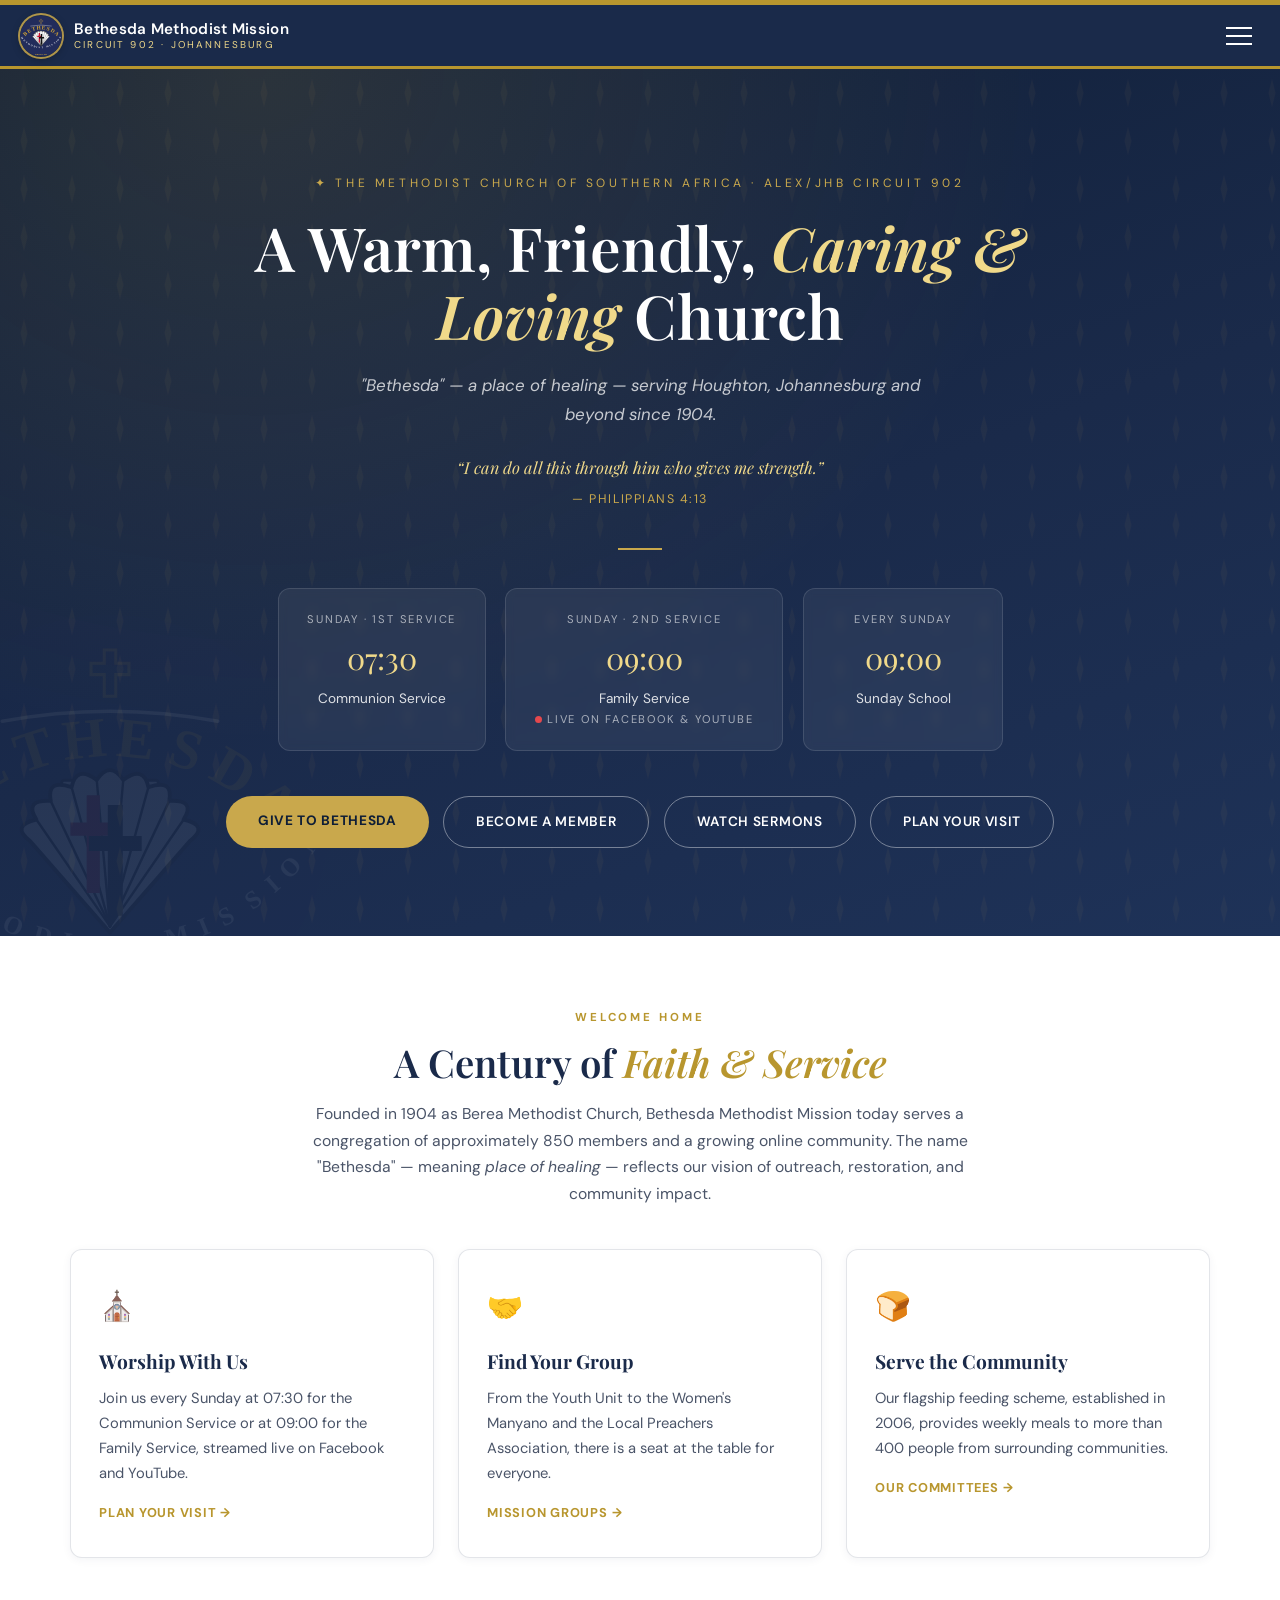
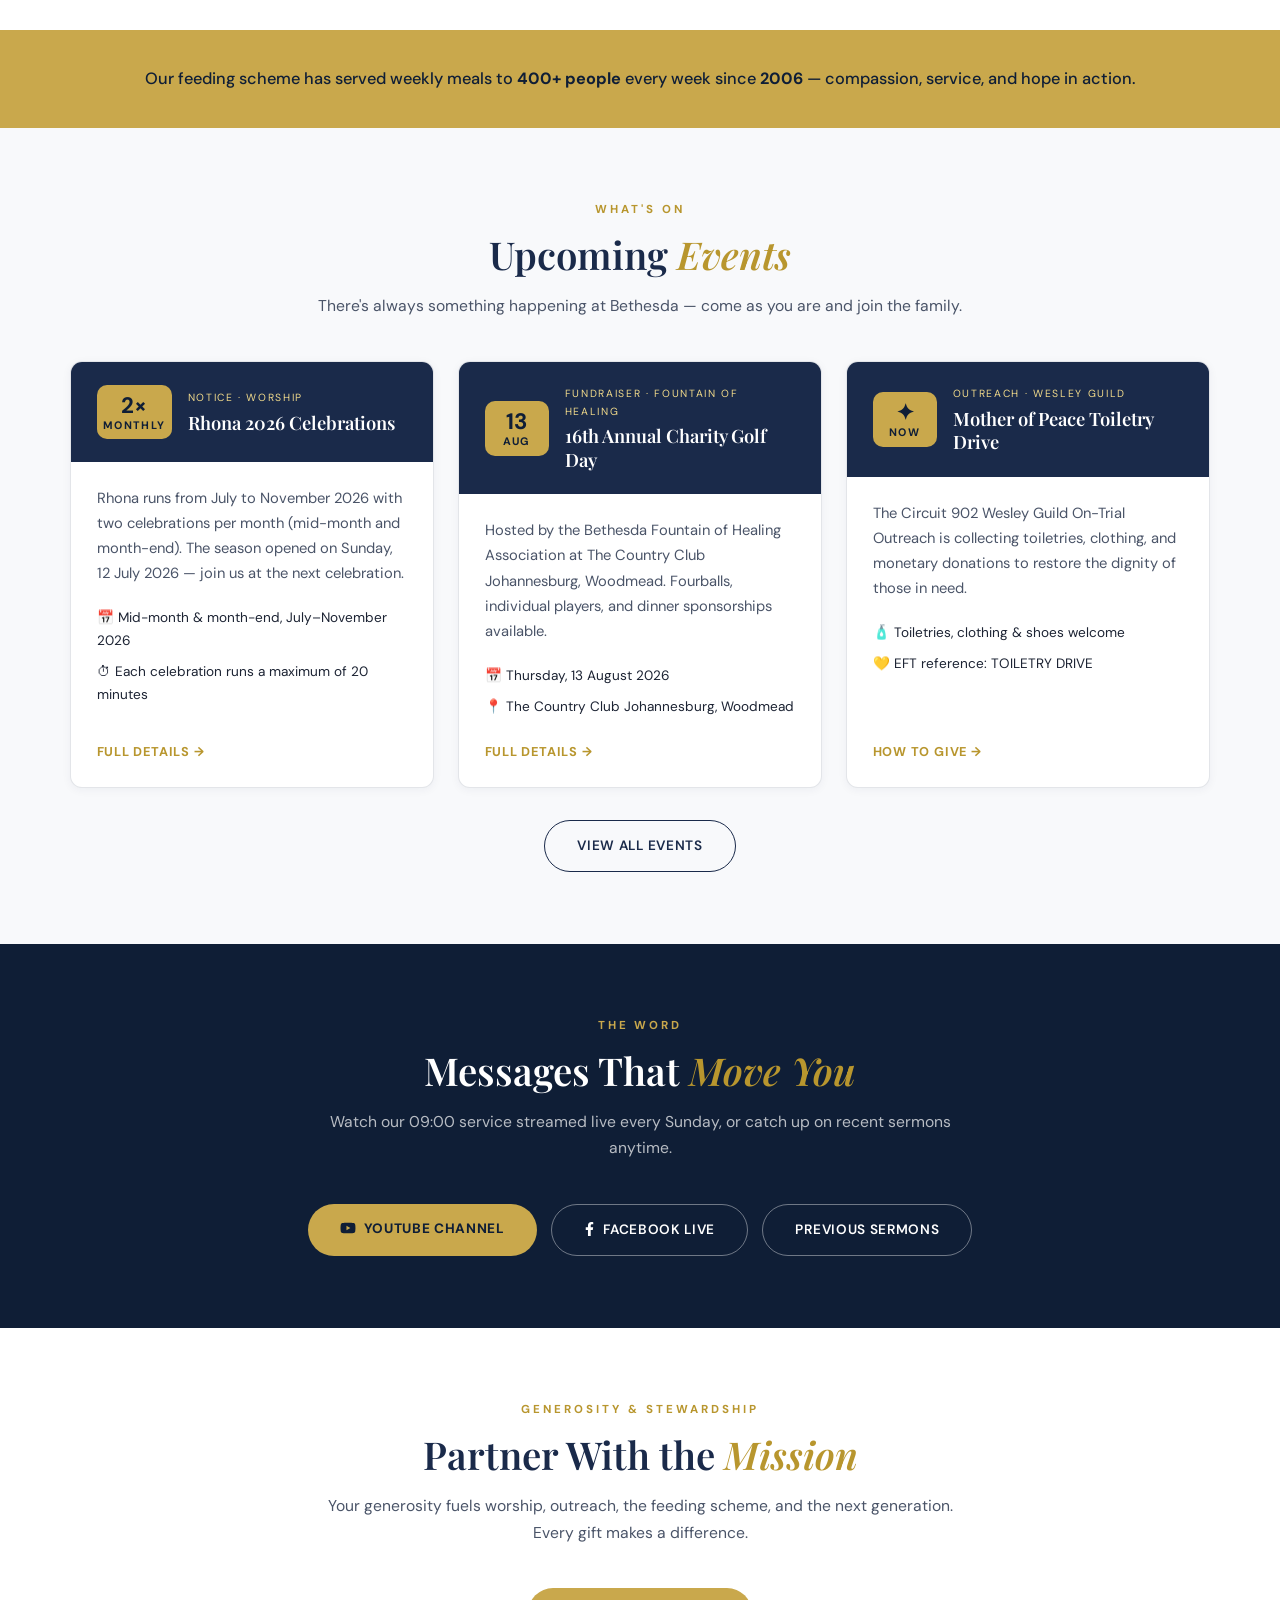
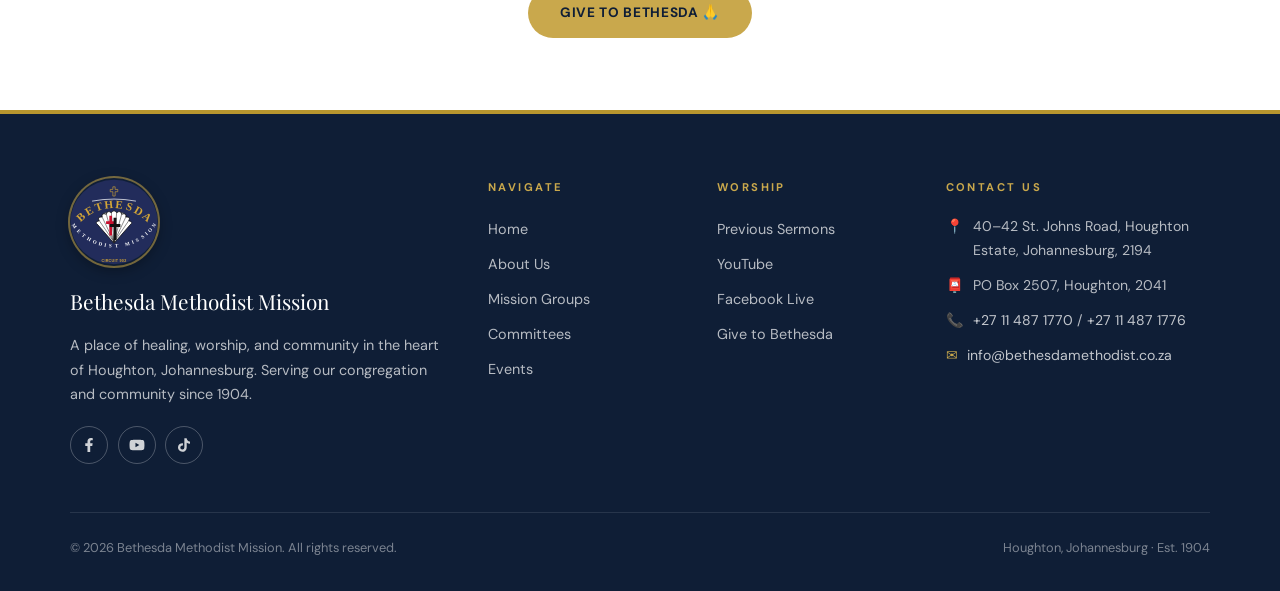
==== index.html @ 2f5afa31 "Add Cloudflare Web Analytics" ====
<!DOCTYPE html>
<html lang="en">
<head>
<meta charset="UTF-8"/>
<meta name="viewport" content="width=device-width, initial-scale=1.0"/>
<title>Bethesda Methodist Mission — A Warm, Friendly, Caring &amp; Loving Church</title>
<link rel="preconnect" href="https://fonts.googleapis.com"/>
<link rel="preconnect" href="https://fonts.gstatic.com" crossorigin/>
<link href="https://fonts.googleapis.com/css2?family=Playfair+Display:ital,wght@0,400;0,600;0,700;1,400;1,600&family=DM+Sans:wght@300;400;500;600;700&display=swap" rel="stylesheet"/>
<meta name="description" content="Bethesda Methodist Mission, Houghton Johannesburg - a warm, friendly, caring and loving church since 1904. Sunday services 07:30 and 09:00, live on Facebook and YouTube."/>
<meta name="theme-color" content="#1A2A4A"/>
<meta name="referrer" content="strict-origin-when-cross-origin"/>
<link rel="icon" type="image/svg+xml" href="favicon.svg"/>
<link rel="apple-touch-icon" href="apple-touch-icon.png"/>
<meta property="og:site_name" content="Bethesda Methodist Mission"/>
<meta property="og:type" content="website"/>
<meta property="og:title" content="Bethesda Methodist Mission — A Warm, Friendly, Caring &amp; Loving Church"/>
<meta property="og:description" content="Bethesda Methodist Mission, Houghton Johannesburg - a warm, friendly, caring and loving church since 1904. Sunday services 07:30 and 09:00, live on Facebook and YouTube."/>
<meta property="og:image" content="https://bethesdamethodistmission.co.za/og-image.png"/>
<meta property="og:image:width" content="1200"/>
<meta property="og:image:height" content="630"/>
<meta name="twitter:card" content="summary_large_image"/>
<link rel="canonical" href="https://bethesdamethodistmission.co.za/"/>
<meta property="og:url" content="https://bethesdamethodistmission.co.za/"/>
<link rel="stylesheet" href="styles.css"/>
<link rel="manifest" href="manifest.webmanifest"/>
<script type="application/ld+json">
{
  "@context": "https://schema.org",
  "@type": "Church",
  "name": "Bethesda Methodist Mission",
  "alternateName": "Bethesda Methodist Mission — Alex/JHB Circuit 902",
  "url": "https://bethesdamethodistmission.co.za/",
  "logo": "https://bethesdamethodistmission.co.za/apple-touch-icon.png",
  "image": "https://bethesdamethodistmission.co.za/og-image.png",
  "description": "A warm, friendly, caring and loving church in Houghton, Johannesburg — a place of healing since 1904.",
  "foundingDate": "1904",
  "telephone": "+27114871770",
  "email": "info@bethesdamethodist.co.za",
  "address": {
    "@type": "PostalAddress",
    "streetAddress": "40–42 St. Johns Road, Houghton Estate",
    "addressLocality": "Johannesburg",
    "addressRegion": "Gauteng",
    "postalCode": "2194",
    "addressCountry": "ZA"
  },
  "sameAs": [
    "https://www.facebook.com/BethesdaMethodistMission",
    "https://www.youtube.com/@BethesdaMethodistMission902",
    "https://www.tiktok.com/@BethesdaMM"
  ],
  "openingHoursSpecification": [
    {"@type": "OpeningHoursSpecification", "dayOfWeek": "https://schema.org/Sunday", "opens": "07:30", "closes": "10:30"}
  ]
}
</script>
</head>
<body>
<a class="skip-link" href="#main">Skip to content</a>
<div class="top-bar"></div>
<nav>
  <a href="index.html" class="nav-logo">
    <img src="logo.svg" alt="Bethesda Methodist Mission crest" class="logo-mark" width="50" height="50"/>
    <div class="logo-text"><strong>Bethesda Methodist Mission</strong><span>Circuit 902 · Johannesburg</span></div>
  </a>
  <button class="nav-toggle" aria-label="Menu" aria-expanded="false">
    <span></span><span></span><span></span>
  </button>
  <ul class="nav-links" id="navLinks">
    <li class="active"><a href="index.html">Home</a></li>
    <li>
      <a href="about.html">About Us <span class="caret">▼</span></a>
      <ul class="dropdown">
        <li><a href="about.html#about">About Bethesda</a></li>
        <li><a href="about.html#ministers">Ministers</a></li>
        <li><a href="about.html#stewards">Stewards</a></li>
        <li><a href="about.html#cell-leaders">Cell Leaders</a></li>
      </ul>
    </li>
    <li>
      <a href="mission-groups.html">Mission Groups <span class="caret">▼</span></a>
      <ul class="dropdown">
        <li><a href="mission-groups.html#youth-unit">Youth Unit</a></li>
        <li><a href="mission-groups.html#young-womens">Young Women's Manyano</a></li>
        <li><a href="mission-groups.html#womens-manyano">Women's Manyano</a></li>
        <li><a href="mission-groups.html#young-mens">Young Men's Guild</a></li>
        <li><a href="mission-groups.html#local-preachers">Local Preachers Association</a></li>
      </ul>
    </li>
    <li>
      <a href="committees.html">Committees <span class="caret">▼</span></a>
      <ul class="dropdown">
        <li><a href="committees.html#finance">Finance</a></li>
        <li><a href="committees.html#trust">Trust Properties</a></li>
        <li><a href="committees.html#fountain">Fountain of Healing</a></li>
        <li><a href="committees.html#comms">Communication &amp; Media</a></li>
        <li><a href="committees.html#education">Education &amp; Bursary</a></li>
        <li><a href="committees.html#entrepreneurship">Entrepreneurship</a></li>
        <li><a href="committees.html#monitoring">Monitoring &amp; Evaluation</a></li>
        <li><a href="committees.html#governance">Governance</a></li>
        <li><a href="committees.html#special">Special Projects</a></li>
      </ul>
    </li>
    <li><a href="sermons.html">Sermons</a></li>
    <li><a href="events.html">Events</a></li>
    <li><a href="contact.html">Contact</a></li>
    <li><a href="giving.html" class="nav-give">Give to Bethesda</a></li>
  </ul>
</nav>

<!-- HERO -->
<header class="hero" id="main">
  <div class="eyebrow">✦ The Methodist Church of Southern Africa · Alex/JHB Circuit 902</div>
  <h1>A Warm, Friendly, <em>Caring &amp; Loving</em> Church</h1>
  <p class="tagline">"Bethesda" — a place of healing — serving Houghton, Johannesburg and beyond since 1904.</p>
  <p class="daily-verse" id="dailyVerse" hidden></p>
  <div class="hero-divider"></div>
  <div class="hero-services">
    <div class="service-card">
      <div class="day">Sunday · 1st Service</div>
      <div class="time">07:30</div>
      <div class="label">Communion Service</div>
    </div>
    <div class="service-card">
      <div class="day">Sunday · 2nd Service</div>
      <div class="time">09:00</div>
      <div class="label">Family Service</div>
      <div class="day"><span class="live-dot"></span>Live on Facebook &amp; YouTube</div>
    </div>
    <div class="service-card">
      <div class="day">Every Sunday</div>
      <div class="time">09:00</div>
      <div class="label">Sunday School</div>
    </div>
  </div>
  <div class="hero-ctas">
    <a href="giving.html" class="btn-primary">Give to Bethesda</a>
    <a href="about.html" class="btn-outline">Become a Member</a>
    <a href="sermons.html" class="btn-outline">Watch Sermons</a>
    <a href="contact.html" class="btn-outline">Plan Your Visit</a>
  </div>
  <div id="countdownWrap" style="margin-top:2.8rem;">
    <div class="countdown-label">Next Big Event &middot; 16th Annual Charity Golf Day &middot; 13 August 2026</div>
    <div class="countdown" id="countdown" data-date="2026-08-13T07:00:00+02:00">
      <div class="cd-box"><span class="cd-num" id="cdD">--</span><span class="cd-lbl">Days</span></div>
      <div class="cd-box"><span class="cd-num" id="cdH">--</span><span class="cd-lbl">Hours</span></div>
      <div class="cd-box"><span class="cd-num" id="cdM">--</span><span class="cd-lbl">Minutes</span></div>
      <div class="cd-box"><span class="cd-num" id="cdS">--</span><span class="cd-lbl">Seconds</span></div>
    </div>
  </div>
</header>

<!-- WELCOME -->
<section>
  <div class="section-inner">
    <div class="section-label">Welcome Home</div>
    <h2 class="section-title">A Century of <em>Faith &amp; Service</em></h2>
    <p class="section-sub">Founded in 1904 as Berea Methodist Church, Bethesda Methodist Mission today serves a congregation of approximately 850 members and a growing online community. The name "Bethesda" — meaning <em>place of healing</em> — reflects our vision of outreach, restoration, and community impact.</p>
    <div class="card-grid">
      <div class="card">
        <div class="card-icon">⛪</div>
        <h3>Worship With Us</h3>
        <p>Join us every Sunday at 07:30 for the Communion Service or at 09:00 for the Family Service, streamed live on Facebook and YouTube.</p>
        <a href="contact.html" class="card-link">Plan your visit →</a>
      </div>
      <div class="card">
        <div class="card-icon">🤝</div>
        <h3>Find Your Group</h3>
        <p>From the Youth Unit to the Women's Manyano and the Local Preachers Association, there is a seat at the table for everyone.</p>
        <a href="mission-groups.html" class="card-link">Mission groups →</a>
      </div>
      <div class="card">
        <div class="card-icon">🍞</div>
        <h3>Serve the Community</h3>
        <p>Our flagship feeding scheme, established in 2006, provides weekly meals to more than 400 people from surrounding communities.</p>
        <a href="committees.html" class="card-link">Our committees →</a>
      </div>
    </div>
  </div>
</section>

<!-- FEEDING BANNER -->
<div class="banner-strip">
  Our feeding scheme has served weekly meals to <strong>400+ people</strong> every week since <strong>2006</strong> — compassion, service, and hope in action.
</div>

<!-- UPCOMING EVENTS -->
<section class="alt-bg" id="events">
  <div class="section-inner">
    <div class="section-label">What's On</div>
    <h2 class="section-title">Upcoming <em>Events</em></h2>
    <p class="section-sub">There's always something happening at Bethesda — come as you are and join the family.</p>
    <div class="card-grid">
      <div class="event-card">
        <div class="event-head">
          <div class="event-date"><span class="d">2×</span><span class="m">Monthly</span></div>
          <div>
            <span class="event-tag">Notice · Worship</span>
            <h3>Rhona 2026 Celebrations</h3>
          </div>
        </div>
        <div class="event-body">
          <p>Rhona runs from July to November 2026 with two celebrations per month (mid-month and month-end). The season opened on Sunday, 12 July 2026 — join us at the next celebration.</p>
          <ul class="event-meta">
            <li>📅 Mid-month &amp; month-end, July–November 2026</li>
            <li>⏱ Each celebration runs a maximum of 20 minutes</li>
          </ul>
          <a href="events.html#rhona" class="card-link">Full details →</a>
        </div>
      </div>
      <div class="event-card">
        <div class="event-head">
          <div class="event-date"><span class="d">13</span><span class="m">Aug</span></div>
          <div>
            <span class="event-tag">Fundraiser · Fountain of Healing</span>
            <h3>16th Annual Charity Golf Day</h3>
          </div>
        </div>
        <div class="event-body">
          <p>Hosted by the Bethesda Fountain of Healing Association at The Country Club Johannesburg, Woodmead. Fourballs, individual players, and dinner sponsorships available.</p>
          <ul class="event-meta">
            <li>📅 Thursday, 13 August 2026</li>
            <li>📍 The Country Club Johannesburg, Woodmead</li>
          </ul>
          <a href="events.html#golf-day" class="card-link">Full details →</a>
        </div>
      </div>
      <div class="event-card">
        <div class="event-head">
          <div class="event-date"><span class="d">✦</span><span class="m">Now</span></div>
          <div>
            <span class="event-tag">Outreach · Wesley Guild</span>
            <h3>Mother of Peace Toiletry Drive</h3>
          </div>
        </div>
        <div class="event-body">
          <p>The Circuit 902 Wesley Guild On-Trial Outreach is collecting toiletries, clothing, and monetary donations to restore the dignity of those in need.</p>
          <ul class="event-meta">
            <li>🧴 Toiletries, clothing &amp; shoes welcome</li>
            <li>💛 EFT reference: TOILETRY DRIVE</li>
          </ul>
          <a href="giving.html#mother-of-peace" class="card-link">How to give →</a>
        </div>
      </div>
    </div>
    <p class="center mt-2"><a href="events.html" class="btn-outline on-white">View All Events</a></p>
  </div>
</section>

<!-- SERMONS -->
<section class="dark-section">
  <div class="section-inner">
    <div class="section-label">The Word</div>
    <h2 class="section-title">Messages That <em>Move You</em></h2>
    <p class="section-sub">Watch our 09:00 service streamed live every Sunday, or catch up on recent sermons anytime.</p>
    <div class="hero-ctas">
      <a href="https://www.youtube.com/@BethesdaMethodistMission902" target="_blank" rel="noopener" class="btn-primary"><svg width="16" height="14" viewBox="0 0 576 512" fill="currentColor" aria-hidden="true" style="vertical-align:-2px;margin-right:8px"><path d="M549.655 124.083c-6.281-23.65-24.787-42.276-48.284-48.597C458.781 64 288 64 288 64S117.22 64 74.629 75.486c-23.497 6.322-42.003 24.947-48.284 48.597-11.412 42.867-11.412 132.305-11.412 132.305s0 89.438 11.412 132.305c6.281 23.65 24.787 41.5 48.284 47.821C117.22 448 288 448 288 448s170.78 0 213.371-11.486c23.497-6.321 42.003-24.171 48.284-47.821 11.412-42.867 11.412-132.305 11.412-132.305s0-89.438-11.412-132.305zm-317.51 213.508V175.185l142.739 81.205-142.739 81.201z"/></svg>YouTube Channel</a>
      <a href="https://www.facebook.com/BethesdaMethodistMission" target="_blank" rel="noopener" class="btn-outline"><svg width="11" height="14" viewBox="0 0 320 512" fill="currentColor" aria-hidden="true" style="vertical-align:-2px;margin-right:8px"><path d="M279.14 288l14.22-92.66h-88.91v-60.13c0-25.35 12.42-50.06 52.24-50.06h40.42V6.26S260.43 0 225.36 0c-73.22 0-121.08 44.38-121.08 124.72v70.62H22.89V288h81.39v224h100.17V288z"/></svg>Facebook Live</a>
      <a href="sermons.html" class="btn-outline">Previous Sermons</a>
    </div>
  </div>
</section>

<!-- GIVING CTA -->
<section>
  <div class="section-inner center">
    <div class="section-label">Generosity &amp; Stewardship</div>
    <h2 class="section-title">Partner With the <em>Mission</em></h2>
    <p class="section-sub">Your generosity fuels worship, outreach, the feeding scheme, and the next generation. Every gift makes a difference.</p>
    <a href="giving.html" class="btn-primary">Give to Bethesda 🙏</a>
  </div>
</section>

<!-- FOOTER -->
<footer>
  <div class="footer-inner">
    <div class="footer-grid">
      <div class="footer-brand">
        <img src="logo.svg" alt="" class="footer-badge" width="88" height="88" loading="lazy"/>
        <div class="logo">Bethesda Methodist Mission</div>
        <p>A place of healing, worship, and community in the heart of Houghton, Johannesburg. Serving our congregation and community since 1904.</p>
        <div class="social-links">
          <a class="social-link" href="https://www.facebook.com/BethesdaMethodistMission" target="_blank" rel="noopener" aria-label="Facebook"><svg width="10" height="14" viewBox="0 0 320 512" fill="currentColor" aria-hidden="true" style="vertical-align:-2px;"><path d="M279.14 288l14.22-92.66h-88.91v-60.13c0-25.35 12.42-50.06 52.24-50.06h40.42V6.26S260.43 0 225.36 0c-73.22 0-121.08 44.38-121.08 124.72v70.62H22.89V288h81.39v224h100.17V288z"/></svg></a>
          <a class="social-link" href="https://www.youtube.com/@BethesdaMethodistMission902" target="_blank" rel="noopener" aria-label="YouTube"><svg width="16" height="14" viewBox="0 0 576 512" fill="currentColor" aria-hidden="true" style="vertical-align:-2px;"><path d="M549.655 124.083c-6.281-23.65-24.787-42.276-48.284-48.597C458.781 64 288 64 288 64S117.22 64 74.629 75.486c-23.497 6.322-42.003 24.947-48.284 48.597-11.412 42.867-11.412 132.305-11.412 132.305s0 89.438 11.412 132.305c6.281 23.65 24.787 41.5 48.284 47.821C117.22 448 288 448 288 448s170.78 0 213.371-11.486c23.497-6.321 42.003-24.171 48.284-47.821 11.412-42.867 11.412-132.305 11.412-132.305s0-89.438-11.412-132.305zm-317.51 213.508V175.185l142.739 81.205-142.739 81.201z"/></svg></a>
          <a class="social-link" href="https://www.tiktok.com/@BethesdaMM" target="_blank" rel="noopener" aria-label="TikTok"><svg width="12" height="14" viewBox="0 0 448 512" fill="currentColor" aria-hidden="true" style="vertical-align:-2px;"><path d="M448,209.91a210.06,210.06,0,0,1-122.77-39.25V349.38A162.55,162.55,0,1,1,185,188.31V278.2a74.62,74.62,0,1,0,52.23,71.18V0l88,0a121.18,121.18,0,0,0,1.86,22.17h0A122.18,122.18,0,0,0,381,102.39a121.43,121.43,0,0,0,67,20.14Z"/></svg></a>
        </div>
      </div>
      <div>
        <div class="footer-heading">Navigate</div>
        <ul class="footer-links">
          <li><a href="index.html">Home</a></li>
          <li><a href="about.html">About Us</a></li>
          <li><a href="mission-groups.html">Mission Groups</a></li>
          <li><a href="committees.html">Committees</a></li>
          <li><a href="events.html">Events</a></li>
        </ul>
      </div>
      <div>
        <div class="footer-heading">Worship</div>
        <ul class="footer-links">
          <li><a href="sermons.html">Previous Sermons</a></li>
          <li><a href="https://www.youtube.com/@BethesdaMethodistMission902" target="_blank" rel="noopener">YouTube</a></li>
          <li><a href="https://www.facebook.com/BethesdaMethodistMission" target="_blank" rel="noopener">Facebook Live</a></li>
          <li><a href="giving.html">Give to Bethesda</a></li>
        </ul>
      </div>
      <div>
        <div class="footer-heading">Contact Us</div>
        <div class="contact-line"><span class="ic">📍</span><span>40–42 St. Johns Road, Houghton Estate, Johannesburg, 2194</span></div>
        <div class="contact-line"><span class="ic">📮</span><span>PO Box 2507, Houghton, 2041</span></div>
        <div class="contact-line"><span class="ic">📞</span><span><a href="tel:+27114871770">+27 11 487 1770</a> / <a href="tel:+27114871776">+27 11 487 1776</a></span></div>
        <div class="contact-line"><span class="ic">✉</span><a href="mailto:info@bethesdamethodist.co.za">info@bethesdamethodist.co.za</a></div>
      </div>
    </div>
    <div class="footer-bottom">
      <span>© 2026 Bethesda Methodist Mission. All rights reserved.</span>
      <span>Houghton, Johannesburg · Est. 1904</span>
    </div>
  </div>
</footer>

<script src="site.js"></script>
<!-- Cloudflare Web Analytics --><script defer src='https://static.cloudflareinsights.com/beacon.min.js' data-cf-beacon='{"token": "8029442303c64bcea2c4ebf923667d4f"}'></script><!-- End Cloudflare Web Analytics -->
</body>
</html>
---- styles.css ----
/* ============================================================
   Bethesda Methodist Mission — Shared Stylesheet
   Navigation colours taken from bethesda_methodist_mission.html
   ============================================================ */
*,*::before,*::after{box-sizing:border-box;margin:0;padding:0;}
:root{
  --navy:#1A2A4A;
  --navy-dark:#0F1E36;
  --navy-mid:#1E3258;
  --gold:#C9A84C;
  --gold-light:#F0D98A;
  --gold-bar:#B8962E;
  --gold-pale:#FBF5E4;
  --white:#FFFFFF;
  --off-white:#F8F9FB;
  --text-dark:#1C2333;
  --text-mid:#4A5468;
  --text-light:#8A93A6;
  --border:rgba(26,42,74,0.12);
  --ff-display:'Playfair Display',Georgia,serif;
  --ff-body:'DM Sans',sans-serif;
}
html{scroll-behavior:smooth;}
body{font-family:var(--ff-body);color:var(--text-dark);background:var(--white);font-size:16px;line-height:1.7;}
img{max-width:100%;display:block;}
a{color:var(--navy);}

/* ===== GOLD TOP BAR ===== */
.top-bar{background:var(--gold-bar);height:5px;width:100%;}

/* ===== NAV ===== */
nav{
  position:sticky;top:0;z-index:200;
  background:var(--navy);
  display:flex;align-items:center;justify-content:space-between;
  padding:0 2.5rem;height:72px;
  border-bottom:3px solid var(--gold-bar);
}
.nav-logo{display:flex;align-items:center;gap:12px;text-decoration:none;}
.nav-logo .logo-mark{
  width:50px;height:50px;border-radius:50%;display:block;flex-shrink:0;
  box-shadow:0 0 0 2px rgba(201,168,76,0.85),0 2px 8px rgba(0,0,0,0.3);
  transition:transform 0.25s;
}
.nav-logo:hover .logo-mark{transform:scale(1.06);}
.nav-logo .logo-text{line-height:1.2;}
.nav-logo .logo-text strong{display:block;color:var(--white);font-size:0.95rem;font-weight:600;letter-spacing:0.02em;}
.nav-logo .logo-text span{display:block;color:var(--gold-light);font-size:0.62rem;letter-spacing:0.22em;text-transform:uppercase;}

.nav-links{display:flex;align-items:center;gap:0;list-style:none;height:100%;}
.nav-links>li{position:relative;height:100%;display:flex;align-items:center;}
.nav-links>li>a{
  display:flex;align-items:center;gap:4px;
  padding:0 1rem;height:100%;
  font-size:0.8rem;font-weight:600;letter-spacing:0.03em;text-transform:uppercase;
  color:rgba(255,255,255,0.85);text-decoration:none;
  border-bottom:3px solid transparent;
  transition:color 0.2s,border-color 0.2s;white-space:nowrap;
}
.nav-links>li>a:hover,.nav-links>li.active>a{color:var(--gold-light);border-bottom-color:var(--gold);}
.nav-links>li>a .caret{font-size:0.6rem;opacity:0.7;margin-left:2px;transition:transform 0.2s;}
.nav-links>li:hover>a .caret{transform:rotate(180deg);}

/* DROPDOWN */
.dropdown{
  position:absolute;top:100%;left:0;
  background:var(--navy-dark);
  border-top:3px solid var(--gold);
  border-radius:0 0 8px 8px;min-width:240px;
  opacity:0;visibility:hidden;transform:translateY(-6px);
  transition:opacity 0.2s,transform 0.2s,visibility 0.2s;
  z-index:300;box-shadow:0 8px 24px rgba(0,0,0,0.35);
  list-style:none;
}
.nav-links>li:hover .dropdown,.nav-links>li:focus-within .dropdown{opacity:1;visibility:visible;transform:translateY(0);}
.dropdown li{list-style:none;}
.dropdown li a{
  display:block;padding:10px 18px;
  font-size:0.8rem;font-weight:500;letter-spacing:0.02em;text-transform:uppercase;
  color:rgba(255,255,255,0.75);text-decoration:none;
  border-left:3px solid transparent;
  transition:color 0.15s,background 0.15s,border-color 0.15s;
}
.dropdown li a:hover{color:var(--gold-light);background:rgba(255,255,255,0.05);border-left-color:var(--gold);}
.dropdown li+li{border-top:1px solid rgba(255,255,255,0.06);}

/* NAV GIVE BTN */
.nav-give{
  background:var(--gold);color:var(--navy-dark) !important;
  padding:9px 22px !important;border-radius:50px;
  height:auto !important;border-bottom:none !important;
  font-weight:700 !important;margin-left:0.75rem;
  transition:background 0.2s,transform 0.2s !important;
}
.nav-give:hover{background:var(--gold-light);transform:translateY(-1px);}

/* MOBILE NAV */
.nav-toggle{display:none;background:none;border:none;cursor:pointer;padding:8px;}
.nav-toggle span{display:block;width:26px;height:2px;background:var(--white);margin:6px 0;transition:0.3s;}
@media(max-width:1280px){
  nav{padding:0 1.25rem;flex-wrap:wrap;height:auto;min-height:64px;}
  .nav-logo{padding:8px 0;}
  .nav-logo .logo-mark{width:42px;height:42px;}
  .nav-toggle{display:block;}
  .nav-links{
    display:none;flex-direction:column;align-items:stretch;width:100%;
    height:auto;padding-bottom:1rem;
  }
  .nav-links.open{display:flex;}
  .nav-links>li{height:auto;flex-direction:column;align-items:stretch;}
  .nav-links>li>a{padding:12px 0.5rem;height:auto;border-bottom:1px solid rgba(255,255,255,0.08);}
  .dropdown{position:static;opacity:1;visibility:visible;transform:none;box-shadow:none;border-radius:0;min-width:0;display:none;}
  .nav-links>li.open .dropdown{display:block;}
  .nav-links>li.open>a .caret{transform:rotate(180deg);}
  .nav-give{display:inline-block;text-align:center;margin:0.75rem 0 0;}
}

/* ===== PAGE HERO (inner pages) ===== */
.page-hero{
  background:linear-gradient(135deg,var(--navy-dark) 0%,var(--navy) 60%,var(--navy-mid) 100%);
  color:var(--white);text-align:center;
  padding:5rem 1.5rem 4.5rem;position:relative;overflow:hidden;
}
.page-hero::after{
  content:"";position:absolute;width:340px;height:340px;
  right:-70px;top:-50px;pointer-events:none;z-index:0;
  background:url("logo.svg") no-repeat center/contain;opacity:0.07;
}
.page-hero>*{position:relative;z-index:1;}
.page-hero .eyebrow{font-size:0.72rem;letter-spacing:0.28em;text-transform:uppercase;color:var(--gold);margin-bottom:0.9rem;}
.page-hero h1{font-family:var(--ff-display);font-size:clamp(2.1rem,5vw,3.2rem);font-weight:600;line-height:1.15;}
.page-hero h1 em{font-style:italic;color:var(--gold-light);}
.page-hero p.sub{max-width:640px;margin:1.2rem auto 0;color:rgba(255,255,255,0.75);font-size:1rem;}
.page-hero .rule{width:48px;height:2px;background:var(--gold);margin:1.6rem auto 0;}

/* ===== SECTIONS ===== */
section{padding:4.5rem 1.5rem;}
.section-inner{max-width:1140px;margin:0 auto;}
.section-label{font-size:0.72rem;letter-spacing:0.26em;text-transform:uppercase;color:var(--gold-bar);font-weight:700;margin-bottom:0.7rem;text-align:center;}
.section-title{font-family:var(--ff-display);font-size:clamp(1.7rem,3.6vw,2.4rem);font-weight:600;color:var(--navy);text-align:center;line-height:1.2;}
.section-title em{font-style:italic;color:var(--gold-bar);}
.section-sub{max-width:660px;margin:1rem auto 2.6rem;color:var(--text-mid);text-align:center;font-size:0.98rem;}
.section-rule{width:44px;height:2px;background:var(--gold);margin:1.4rem auto 2.4rem;}
.alt-bg{background:var(--off-white);}
.dark-section{background:var(--navy-dark);color:var(--white);}
.dark-section .section-title{color:var(--white);}
.dark-section .section-sub{color:rgba(255,255,255,0.7);}
.dark-section .section-label{color:var(--gold);}

/* ===== BUTTONS ===== */
.btn-primary{
  display:inline-block;background:var(--gold);color:var(--navy-dark);
  padding:0.85rem 2rem;border-radius:50px;text-decoration:none;
  font-weight:700;font-size:0.85rem;letter-spacing:0.05em;text-transform:uppercase;
  transition:background 0.2s,transform 0.2s;
}
.btn-primary:hover{background:var(--gold-light);transform:translateY(-2px);}
.btn-outline{
  display:inline-block;border:1.5px solid rgba(255,255,255,0.4);color:var(--white);
  padding:0.85rem 2rem;border-radius:50px;text-decoration:none;
  font-weight:600;font-size:0.85rem;letter-spacing:0.05em;text-transform:uppercase;
  transition:border-color 0.2s,color 0.2s,transform 0.2s;
}
.btn-outline:hover{border-color:var(--gold);color:var(--gold-light);transform:translateY(-2px);}
.btn-outline.on-white{border-color:var(--navy);color:var(--navy);}
.btn-outline.on-white:hover{border-color:var(--gold-bar);color:var(--gold-bar);}

/* ===== CARD GRIDS ===== */
.card-grid{display:grid;grid-template-columns:repeat(auto-fit,minmax(280px,1fr));gap:1.5rem;}
.card{
  background:var(--white);border:1px solid var(--border);border-radius:12px;
  padding:2rem 1.75rem;box-shadow:0 2px 10px rgba(26,42,74,0.05);
  transition:transform 0.2s,box-shadow 0.2s,border-color 0.2s;
}
.card:hover{transform:translateY(-4px);box-shadow:0 10px 28px rgba(26,42,74,0.12);border-color:rgba(201,168,76,0.5);}
.card .card-icon{font-size:1.8rem;margin-bottom:0.9rem;}
.card h3{font-family:var(--ff-display);font-size:1.2rem;color:var(--navy);margin-bottom:0.5rem;}
.card p{font-size:0.92rem;color:var(--text-mid);}
.card .card-link{display:inline-block;margin-top:1rem;font-size:0.8rem;font-weight:700;letter-spacing:0.06em;text-transform:uppercase;color:var(--gold-bar);text-decoration:none;}
.card .card-link:hover{color:var(--navy);}

/* ===== EVENT CARDS ===== */
.event-card{
  background:var(--white);border:1px solid var(--border);border-radius:12px;overflow:hidden;
  box-shadow:0 2px 10px rgba(26,42,74,0.05);display:flex;flex-direction:column;
  transition:transform 0.2s,box-shadow 0.2s;
}
.event-card:hover{transform:translateY(-4px);box-shadow:0 10px 28px rgba(26,42,74,0.12);}
.event-card .event-head{background:var(--navy);color:var(--white);padding:1.4rem 1.6rem;display:flex;align-items:center;gap:1rem;}
.event-card .event-date{
  background:var(--gold);color:var(--navy-dark);border-radius:10px;
  min-width:64px;text-align:center;padding:0.5rem 0.4rem;line-height:1.15;flex-shrink:0;
}
.event-card .event-date .d{font-size:1.4rem;font-weight:700;display:block;}
.event-card .event-date .m{font-size:0.68rem;letter-spacing:0.12em;text-transform:uppercase;font-weight:700;display:block;}
.event-card .event-head h3{font-family:var(--ff-display);font-size:1.15rem;font-weight:600;line-height:1.3;}
.event-card .event-head .event-tag{font-size:0.65rem;letter-spacing:0.16em;text-transform:uppercase;color:var(--gold-light);display:block;margin-bottom:0.25rem;}
.event-card .event-body{padding:1.5rem 1.6rem;flex:1;display:flex;flex-direction:column;}
.event-card .event-body p{font-size:0.92rem;color:var(--text-mid);}
.event-card .event-meta{margin:1rem 0 0;font-size:0.85rem;color:var(--text-dark);list-style:none;}
.event-card .event-meta li{padding:0.25rem 0;}
.event-card .event-body .card-link{margin-top:auto;padding-top:1.2rem;display:inline-block;font-size:0.8rem;font-weight:700;letter-spacing:0.06em;text-transform:uppercase;color:var(--gold-bar);text-decoration:none;}
.event-card .event-body .card-link:hover{color:var(--navy);}

/* ===== GIVING / DETAIL CARDS ===== */
.detail-card{
  background:var(--white);border:1px solid var(--border);border-top:4px solid var(--gold);
  border-radius:12px;padding:2rem 1.75rem;box-shadow:0 2px 10px rgba(26,42,74,0.06);
}
.detail-card .label{font-size:0.7rem;letter-spacing:0.2em;text-transform:uppercase;color:var(--gold-bar);font-weight:700;margin-bottom:0.6rem;}
.detail-card h3{font-family:var(--ff-display);font-size:1.3rem;color:var(--navy);margin-bottom:1rem;}
.detail-row{display:flex;justify-content:space-between;gap:1rem;padding:0.55rem 0;border-bottom:1px dashed var(--border);font-size:0.92rem;}
.detail-row:last-child{border-bottom:none;}
.detail-row .k{color:var(--text-light);}
.detail-row .v{font-weight:600;color:var(--text-dark);text-align:right;}

/* ===== NOTICE LIST (flyer-style bullets) ===== */
.notice-list{list-style:none;max-width:760px;margin:0 auto;}
.notice-list li{
  padding:1.1rem 0 1.1rem 1.6rem;position:relative;
  border-bottom:2px solid var(--gold-bar);
  font-weight:600;color:var(--navy);font-size:1rem;line-height:1.55;
}
.notice-list li:last-child{border-bottom:none;}
.notice-list li::before{content:"•";color:var(--gold-bar);position:absolute;left:0;font-size:1.4rem;line-height:1.2;}

/* ===== TABLES ===== */
.table-wrap{overflow-x:auto;border:1px solid var(--border);border-radius:12px;}
table{width:100%;border-collapse:collapse;background:var(--white);}
thead tr{background:var(--navy);}
thead th{padding:0.9rem 1.4rem;text-align:left;font-size:0.72rem;letter-spacing:0.15em;text-transform:uppercase;color:var(--gold-light);font-weight:600;}
tbody td{padding:0.85rem 1.4rem;font-size:0.92rem;border-top:1px solid var(--border);}
tbody tr:hover{background:var(--gold-pale);}

/* ===== BANNER STRIP ===== */
.banner-strip{
  background:var(--gold);color:var(--navy-dark);text-align:center;
  padding:2.2rem 1.5rem;font-size:1.02rem;font-weight:500;
}
.banner-strip strong{font-weight:700;}

/* ===== FOOTER ===== */
footer{background:var(--navy-dark);color:rgba(255,255,255,0.7);padding:4rem 1.5rem 2rem;border-top:4px solid var(--gold-bar);}
.footer-inner{max-width:1140px;margin:0 auto;}
.footer-grid{display:grid;grid-template-columns:2fr 1fr 1fr 1.4fr;gap:2.5rem;margin-bottom:3rem;}
@media(max-width:900px){.footer-grid{grid-template-columns:1fr 1fr;}}
@media(max-width:560px){.footer-grid{grid-template-columns:1fr;}}
.footer-brand .footer-badge{
  width:88px;height:88px;border-radius:50%;margin-bottom:1.1rem;
  box-shadow:0 0 0 2px rgba(201,168,76,0.55),0 4px 14px rgba(0,0,0,0.35);
}
.footer-brand .logo{font-family:var(--ff-display);font-size:1.3rem;color:var(--white);margin-bottom:0.9rem;}
.footer-brand p{font-size:0.9rem;line-height:1.7;}
.footer-heading{font-size:0.7rem;letter-spacing:0.22em;text-transform:uppercase;color:var(--gold);margin-bottom:1.1rem;font-weight:700;}
.footer-links{list-style:none;}
.footer-links li{margin-bottom:0.5rem;}
.footer-links a{color:rgba(255,255,255,0.7);text-decoration:none;font-size:0.9rem;transition:color 0.15s;}
.footer-links a:hover{color:var(--gold-light);}
.contact-line{display:flex;gap:0.6rem;margin-bottom:0.7rem;font-size:0.88rem;}
.contact-line .ic{color:var(--gold);flex-shrink:0;}
.contact-line a{color:rgba(255,255,255,0.75);text-decoration:none;}
.contact-line a:hover{color:var(--gold-light);}
.social-links{display:flex;gap:0.6rem;margin-top:1.2rem;}
.social-link{
  width:38px;height:38px;border-radius:50%;border:1px solid rgba(255,255,255,0.25);
  display:flex;align-items:center;justify-content:center;color:rgba(255,255,255,0.8);
  text-decoration:none;font-size:0.9rem;transition:border-color 0.2s,color 0.2s;
}
.social-link:hover{border-color:var(--gold);color:var(--gold-light);}
.footer-bottom{
  border-top:1px solid rgba(255,255,255,0.1);padding-top:1.5rem;
  display:flex;justify-content:space-between;flex-wrap:wrap;gap:0.5rem;font-size:0.8rem;color:rgba(255,255,255,0.45);
}

/* ===== HOME HERO ===== */
.hero{
  background:
    radial-gradient(ellipse at 20% 0%,rgba(201,168,76,0.14),transparent 55%),
    linear-gradient(160deg,var(--navy-dark) 0%,var(--navy) 55%,var(--navy-mid) 100%);
  color:var(--white);text-align:center;
  padding:6.5rem 1.5rem 5.5rem;position:relative;overflow:hidden;
}
.hero::after{
  content:"";position:absolute;width:440px;height:440px;
  left:-110px;bottom:-110px;pointer-events:none;z-index:0;
  background:url("logo.svg") no-repeat center/contain;opacity:0.055;
}
.hero>*{position:relative;z-index:1;}
.hero .eyebrow{font-size:0.75rem;letter-spacing:0.3em;text-transform:uppercase;color:var(--gold);margin-bottom:1.2rem;}
.hero h1{font-family:var(--ff-display);font-size:clamp(2.3rem,6vw,3.8rem);font-weight:600;line-height:1.12;max-width:820px;margin:0 auto;}
.hero h1 em{font-style:italic;color:var(--gold-light);}
.hero .tagline{margin:1.4rem auto 0;max-width:560px;color:rgba(255,255,255,0.75);font-size:1.05rem;font-style:italic;}
.hero-divider{width:44px;height:2px;background:var(--gold);margin:2.4rem auto;}
.hero-services{display:flex;justify-content:center;gap:1.2rem;flex-wrap:wrap;margin-bottom:2.8rem;}
.service-card{
  background:rgba(255,255,255,0.06);border:1px solid rgba(255,255,255,0.12);
  border-radius:12px;padding:1.3rem 1.8rem;min-width:200px;backdrop-filter:blur(4px);
}
.service-card .day{font-size:0.7rem;letter-spacing:0.16em;text-transform:uppercase;color:rgba(255,255,255,0.6);}
.service-card .time{font-family:var(--ff-display);font-size:1.9rem;color:var(--gold-light);margin:0.2rem 0;}
.service-card .label{font-size:0.85rem;color:rgba(255,255,255,0.85);}
.live-dot{display:inline-block;width:7px;height:7px;border-radius:50%;background:#E5484D;margin-right:5px;animation:pulse 1.6s infinite;}
@keyframes pulse{0%,100%{opacity:1;}50%{opacity:0.35;}}
.hero-ctas{display:flex;justify-content:center;gap:0.9rem;flex-wrap:wrap;}

/* ===== BREADCRUMB PILL ===== */
.crumb{font-size:0.72rem;letter-spacing:0.12em;text-transform:uppercase;color:var(--text-light);margin-bottom:0.4rem;}
.crumb a{color:var(--gold-bar);text-decoration:none;}

/* misc */
.center{text-align:center;}
.mt-2{margin-top:2rem;}

/* ============================================================
   v2 UPGRADES — polish, a11y, extras
   ============================================================ */

/* Anchor offset under sticky nav */
[id]{scroll-margin-top:96px;}

/* Skip link */
.skip-link{
  position:absolute;left:-9999px;top:0;z-index:999;
  background:var(--gold);color:var(--navy-dark);font-weight:700;
  padding:0.7rem 1.4rem;border-radius:0 0 8px 0;text-decoration:none;
}
.skip-link:focus{left:0;}

/* Focus visibility */
a:focus-visible,button:focus-visible{outline:3px solid var(--gold);outline-offset:2px;border-radius:4px;}

/* Subtle diamond pattern on heroes */
.hero,.page-hero{
  background-image:
    url("data:image/svg+xml,%3Csvg xmlns='http://www.w3.org/2000/svg' width='48' height='48'%3E%3Cpath d='M24 10l3.5 14L24 38l-3.5-14z' fill='%23C9A84C' fill-opacity='0.05'/%3E%3C/svg%3E"),
    radial-gradient(ellipse at 20% 0%,rgba(201,168,76,0.14),transparent 55%),
    linear-gradient(160deg,var(--navy-dark) 0%,var(--navy) 55%,var(--navy-mid) 100%);
}

/* Reveal on scroll */
.reveal{opacity:0;transform:translateY(26px);transition:opacity 0.65s ease,transform 0.65s ease;}
.reveal.visible{opacity:1;transform:none;}
.reveal-d1{transition-delay:0.1s;}
.reveal-d2{transition-delay:0.2s;}
.reveal-d3{transition-delay:0.3s;}
@media(prefers-reduced-motion:reduce){
  .reveal{opacity:1;transform:none;transition:none;}
  html{scroll-behavior:auto;}
}

/* Back to top */
#backTop{
  position:fixed;right:1.4rem;bottom:1.4rem;z-index:400;
  width:46px;height:46px;border-radius:50%;border:none;cursor:pointer;
  background:var(--navy);color:var(--gold-light);font-size:1.1rem;
  box-shadow:0 4px 16px rgba(15,30,54,0.35);
  opacity:0;visibility:hidden;transform:translateY(10px);
  transition:opacity 0.25s,transform 0.25s,visibility 0.25s,background 0.2s;
}
#backTop.show{opacity:1;visibility:visible;transform:none;}
#backTop:hover{background:var(--gold-bar);color:var(--navy-dark);}

/* Copy-to-clipboard */
.copy-btn{
  display:inline-flex;align-items:center;gap:6px;margin-top:1.1rem;
  background:var(--navy);color:var(--gold-light);border:none;cursor:pointer;
  padding:0.55rem 1.2rem;border-radius:50px;font-family:var(--ff-body);
  font-size:0.75rem;font-weight:700;letter-spacing:0.06em;text-transform:uppercase;
  transition:background 0.2s,transform 0.2s;
}
.copy-btn:hover{background:var(--gold-bar);color:var(--navy-dark);transform:translateY(-1px);}
.copy-btn.copied{background:#2E7D46;color:#fff;}

/* Countdown */
.countdown{display:flex;justify-content:center;gap:0.9rem;flex-wrap:wrap;margin:2rem 0 0.6rem;}
.countdown .cd-box{
  background:rgba(255,255,255,0.07);border:1px solid rgba(255,255,255,0.14);
  border-radius:12px;min-width:82px;padding:0.9rem 0.6rem;text-align:center;backdrop-filter:blur(4px);
}
.countdown .cd-num{font-family:var(--ff-display);font-size:2rem;color:var(--gold-light);line-height:1;display:block;}
.countdown .cd-lbl{font-size:0.62rem;letter-spacing:0.2em;text-transform:uppercase;color:rgba(255,255,255,0.6);margin-top:0.4rem;display:block;}
.countdown-label{font-size:0.72rem;letter-spacing:0.24em;text-transform:uppercase;color:var(--gold);text-align:center;}

/* Responsive video embed */
.video-wrap{
  position:relative;width:100%;max-width:840px;margin:0 auto;
  aspect-ratio:16/9;border-radius:14px;overflow:hidden;
  box-shadow:0 12px 36px rgba(15,30,54,0.25);border:1px solid var(--border);
}
.video-wrap iframe{position:absolute;inset:0;width:100%;height:100%;border:0;}

/* Map embed */
.map-wrap{
  border-radius:14px;overflow:hidden;border:1px solid var(--border);
  box-shadow:0 8px 28px rgba(15,30,54,0.12);margin-top:2.5rem;
}
.map-wrap iframe{display:block;width:100%;height:380px;border:0;}

/* ===== CONTACT FORM ===== */
.contact-form{max-width:760px;margin:0 auto;}
.contact-form .form-row{display:grid;grid-template-columns:1fr 1fr;gap:0 1.4rem;}
@media(max-width:640px){.contact-form .form-row{grid-template-columns:1fr;}}
.contact-form label{
  display:block;font-size:0.72rem;font-weight:700;letter-spacing:0.12em;
  text-transform:uppercase;color:var(--navy);margin-bottom:1.3rem;
}
.contact-form input,.contact-form select,.contact-form textarea{
  display:block;width:100%;margin-top:0.45rem;padding:0.8rem 1rem;
  border:1px solid var(--border);border-radius:10px;
  font-family:var(--ff-body);font-size:0.95rem;color:var(--text-dark);
  background:var(--white);transition:border-color 0.2s,box-shadow 0.2s;
}
.contact-form input:focus,.contact-form select:focus,.contact-form textarea:focus{
  outline:none;border-color:var(--gold);box-shadow:0 0 0 3px rgba(201,168,76,0.18);
}
.contact-form textarea{resize:vertical;min-height:130px;}

/* ============================================================
   v3 UPGRADES — live banner, daily verse, nav shadow, print
   ============================================================ */

/* Nav elevation once scrolled */
nav.scrolled{box-shadow:0 6px 20px rgba(15,30,54,0.35);}

/* Live-service banner */
.live-banner{
  display:block;text-align:center;text-decoration:none;
  background:linear-gradient(90deg,#8E1B26,#C0392B);color:#fff;
  font-weight:700;font-size:0.9rem;letter-spacing:0.04em;
  padding:0.7rem 1.5rem;
}
.live-banner:hover{background:linear-gradient(90deg,#A02230,#D64535);}
.live-banner .live-dot{background:#fff;}

/* Daily verse in hero */
.daily-verse{
  max-width:620px;margin:1.6rem auto 0;
  font-family:var(--ff-display);font-style:italic;font-size:1.02rem;
  color:var(--gold-light);line-height:1.65;
}
.daily-verse cite{font-style:normal;font-family:var(--ff-body);font-size:0.78rem;letter-spacing:0.12em;text-transform:uppercase;color:var(--gold);display:block;margin-top:0.5rem;}

/* Text selection in brand colours */
::selection{background:var(--gold);color:var(--navy-dark);}

/* Print: keep it clean (banking details, notices) */
@media print{
  nav,footer,.top-bar,.hero-ctas,#backTop,.nav-toggle,.copy-btn,.live-banner,.banner-strip,.social-links,.map-wrap,.video-wrap{display:none !important;}
  .hero,.page-hero,.dark-section{background:#fff !important;color:#000 !important;}
  .hero h1,.page-hero h1,.dark-section .section-title{color:#000 !important;}
  section{padding:1.2rem 0;}
  a{text-decoration:none;color:#000;}
}
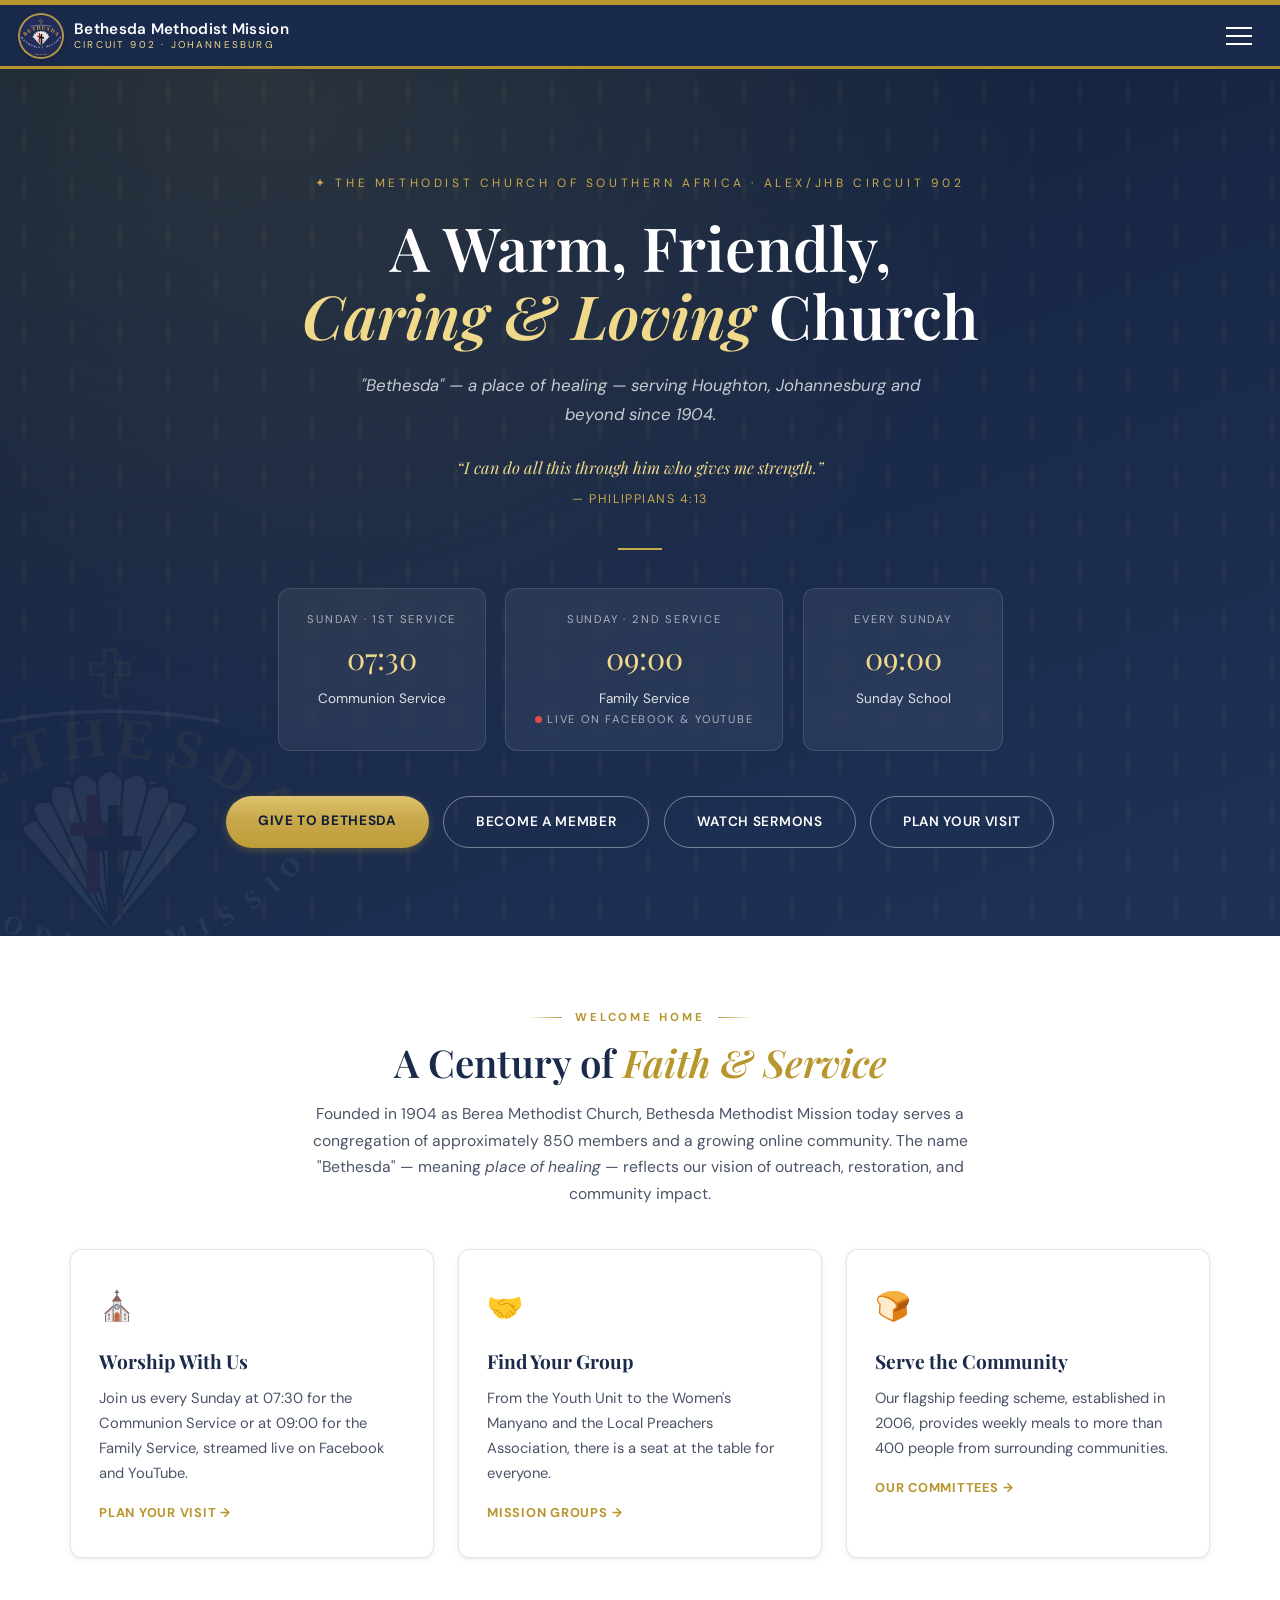
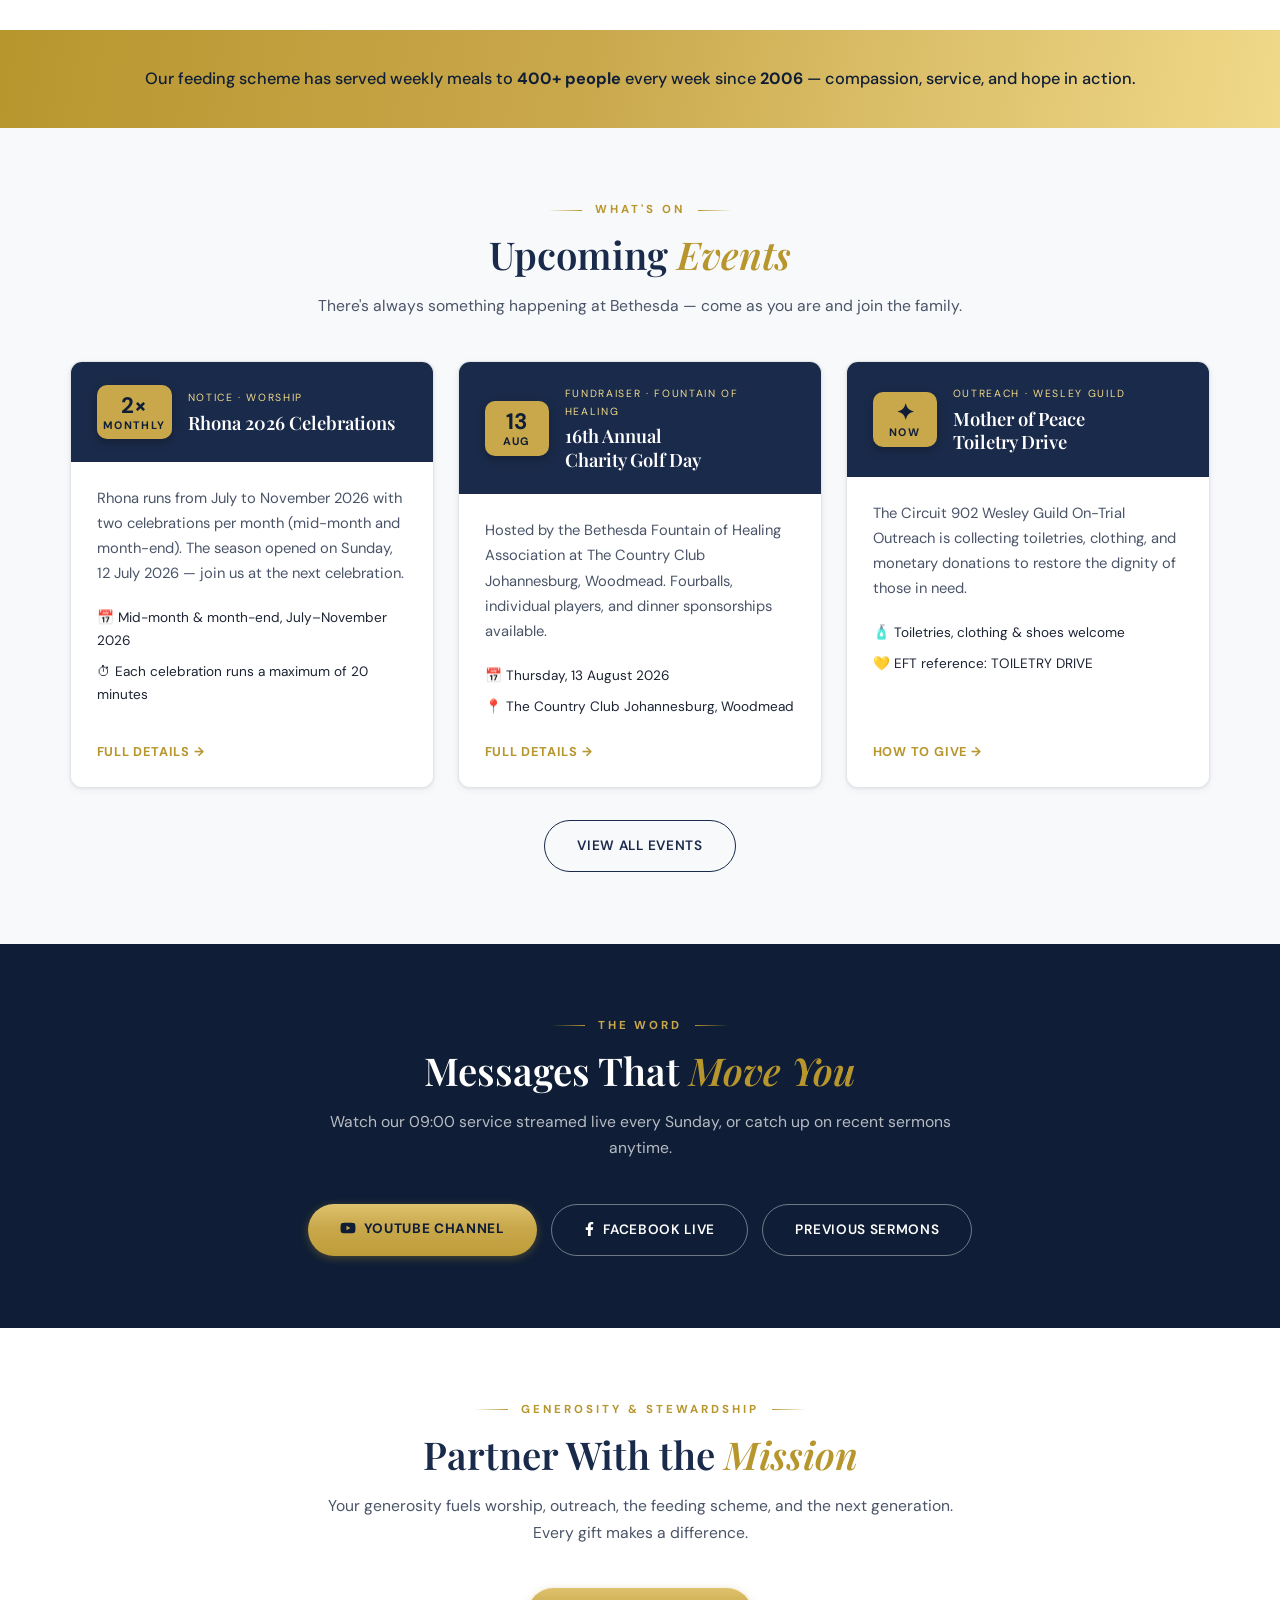
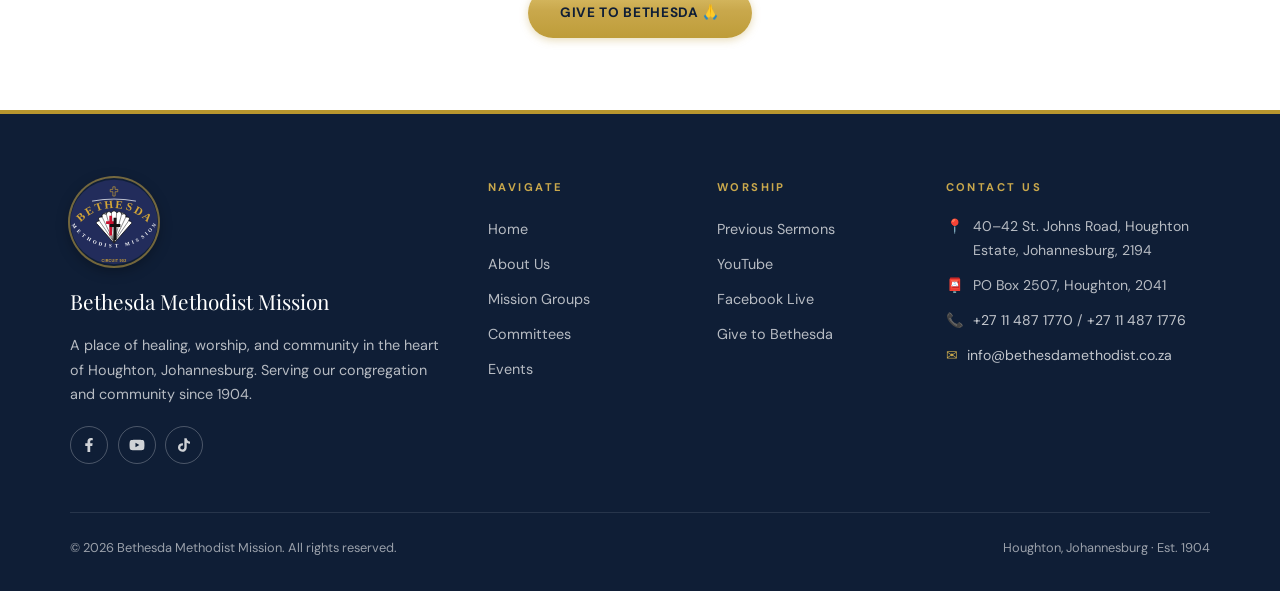
==== commit b5df23fb: "Add files via upload" ====
--- a/index.html
+++ b/index.html
@@ -10,6 +10,7 @@
 <meta name="description" content="Bethesda Methodist Mission, Houghton Johannesburg - a warm, friendly, caring and loving church since 1904. Sunday services 07:30 and 09:00, live on Facebook and YouTube."/>
 <meta name="theme-color" content="#1A2A4A"/>
 <meta name="referrer" content="strict-origin-when-cross-origin"/>
+<link rel="icon" href="favicon.ico" sizes="32x32"/>
 <link rel="icon" type="image/svg+xml" href="favicon.svg"/>
 <link rel="apple-touch-icon" href="apple-touch-icon.png"/>
 <meta property="og:site_name" content="Bethesda Methodist Mission"/>
@@ -68,9 +69,9 @@
     <span></span><span></span><span></span>
   </button>
   <ul class="nav-links" id="navLinks">
-    <li class="active"><a href="index.html">Home</a></li>
+    <li class="active"><a href="index.html" aria-current="page">Home</a></li>
     <li>
-      <a href="about.html">About Us <span class="caret">▼</span></a>
+      <a href="about.html">About Us <span class="caret" aria-hidden="true">▼</span></a>
       <ul class="dropdown">
         <li><a href="about.html#about">About Bethesda</a></li>
         <li><a href="about.html#ministers">Ministers</a></li>
@@ -79,7 +80,7 @@
       </ul>
     </li>
     <li>
-      <a href="mission-groups.html">Mission Groups <span class="caret">▼</span></a>
+      <a href="mission-groups.html">Mission Groups <span class="caret" aria-hidden="true">▼</span></a>
       <ul class="dropdown">
         <li><a href="mission-groups.html#youth-unit">Youth Unit</a></li>
         <li><a href="mission-groups.html#young-womens">Young Women's Manyano</a></li>
@@ -89,7 +90,7 @@
       </ul>
     </li>
     <li>
-      <a href="committees.html">Committees <span class="caret">▼</span></a>
+      <a href="committees.html">Committees <span class="caret" aria-hidden="true">▼</span></a>
       <ul class="dropdown">
         <li><a href="committees.html#finance">Finance</a></li>
         <li><a href="committees.html#trust">Trust Properties</a></li>
@@ -159,19 +160,19 @@
     <p class="section-sub">Founded in 1904 as Berea Methodist Church, Bethesda Methodist Mission today serves a congregation of approximately 850 members and a growing online community. The name "Bethesda" — meaning <em>place of healing</em> — reflects our vision of outreach, restoration, and community impact.</p>
     <div class="card-grid">
       <div class="card">
-        <div class="card-icon">⛪</div>
+        <div class="card-icon" aria-hidden="true">⛪</div>
         <h3>Worship With Us</h3>
         <p>Join us every Sunday at 07:30 for the Communion Service or at 09:00 for the Family Service, streamed live on Facebook and YouTube.</p>
         <a href="contact.html" class="card-link">Plan your visit →</a>
       </div>
       <div class="card">
-        <div class="card-icon">🤝</div>
+        <div class="card-icon" aria-hidden="true">🤝</div>
         <h3>Find Your Group</h3>
         <p>From the Youth Unit to the Women's Manyano and the Local Preachers Association, there is a seat at the table for everyone.</p>
         <a href="mission-groups.html" class="card-link">Mission groups →</a>
       </div>
       <div class="card">
-        <div class="card-icon">🍞</div>
+        <div class="card-icon" aria-hidden="true">🍞</div>
         <h3>Serve the Community</h3>
         <p>Our flagship feeding scheme, established in 2006, provides weekly meals to more than 400 people from surrounding communities.</p>
         <a href="committees.html" class="card-link">Our committees →</a>
@@ -307,10 +308,10 @@
       </div>
       <div>
         <div class="footer-heading">Contact Us</div>
-        <div class="contact-line"><span class="ic">📍</span><span>40–42 St. Johns Road, Houghton Estate, Johannesburg, 2194</span></div>
-        <div class="contact-line"><span class="ic">📮</span><span>PO Box 2507, Houghton, 2041</span></div>
-        <div class="contact-line"><span class="ic">📞</span><span><a href="tel:+27114871770">+27 11 487 1770</a> / <a href="tel:+27114871776">+27 11 487 1776</a></span></div>
-        <div class="contact-line"><span class="ic">✉</span><a href="mailto:info@bethesdamethodist.co.za">info@bethesdamethodist.co.za</a></div>
+        <div class="contact-line"><span class="ic" aria-hidden="true">📍</span><span>40–42 St. Johns Road, Houghton Estate, Johannesburg, 2194</span></div>
+        <div class="contact-line"><span class="ic" aria-hidden="true">📮</span><span>PO Box 2507, Houghton, 2041</span></div>
+        <div class="contact-line"><span class="ic" aria-hidden="true">📞</span><span><a href="tel:+27114871770">+27 11 487 1770</a> / <a href="tel:+27114871776">+27 11 487 1776</a></span></div>
+        <div class="contact-line"><span class="ic" aria-hidden="true">✉</span><a href="mailto:info@bethesdamethodist.co.za">info@bethesdamethodist.co.za</a></div>
       </div>
     </div>
     <div class="footer-bottom">
--- a/styles.css
+++ b/styles.css
@@ -15,7 +15,7 @@
   --off-white:#F8F9FB;
   --text-dark:#1C2333;
   --text-mid:#4A5468;
-  --text-light:#8A93A6;
+  --text-light:#667085;
   --border:rgba(26,42,74,0.12);
   --ff-display:'Playfair Display',Georgia,serif;
   --ff-body:'DM Sans',sans-serif;
@@ -269,7 +269,7 @@
 .social-link:hover{border-color:var(--gold);color:var(--gold-light);}
 .footer-bottom{
   border-top:1px solid rgba(255,255,255,0.1);padding-top:1.5rem;
-  display:flex;justify-content:space-between;flex-wrap:wrap;gap:0.5rem;font-size:0.8rem;color:rgba(255,255,255,0.45);
+  display:flex;justify-content:space-between;flex-wrap:wrap;gap:0.5rem;font-size:0.8rem;color:rgba(255,255,255,0.58);
 }
 
 /* ===== HOME HERO ===== */
@@ -451,3 +451,93 @@
   section{padding:1.2rem 0;}
   a{text-decoration:none;color:#000;}
 }
+
+/* ============================================================
+   v4 UPGRADES — refined polish (motion, depth, detail)
+   ============================================================ */
+:root{
+  --ease:cubic-bezier(0.22,0.8,0.26,0.99);
+  --shadow-sm:0 1px 3px rgba(15,30,54,0.06),0 2px 8px rgba(15,30,54,0.05);
+  --shadow-md:0 4px 10px rgba(15,30,54,0.08),0 12px 28px rgba(15,30,54,0.10);
+}
+
+/* Crisper text rendering + balanced headings */
+body{-webkit-font-smoothing:antialiased;text-rendering:optimizeLegibility;}
+h1,h2,h3,.section-title{text-wrap:balance;}
+
+/* Brand scrollbar */
+html{scrollbar-color:var(--gold-bar) var(--navy-dark);}
+::-webkit-scrollbar{width:11px;}
+::-webkit-scrollbar-track{background:var(--navy-dark);}
+::-webkit-scrollbar-thumb{background:var(--gold-bar);border-radius:6px;border:2px solid var(--navy-dark);}
+::-webkit-scrollbar-thumb:hover{background:var(--gold);}
+
+/* Buttons: smoother, deeper */
+.btn-primary,.btn-outline,.nav-give,.copy-btn{transition:all 0.28s var(--ease);}
+.btn-primary{
+  background:linear-gradient(180deg,var(--gold-light) -40%,var(--gold) 45%,var(--gold-bar) 130%);
+  box-shadow:0 2px 8px rgba(184,150,46,0.35);
+}
+.btn-primary:hover{box-shadow:0 6px 18px rgba(184,150,46,0.45);background:var(--gold-light);}
+
+/* Cards: layered depth + gold accent that draws on hover */
+.card,.event-card,.detail-card{box-shadow:var(--shadow-sm);transition:transform 0.3s var(--ease),box-shadow 0.3s var(--ease),border-color 0.3s var(--ease);}
+.card{position:relative;overflow:hidden;}
+.card::before{
+  content:"";position:absolute;top:0;left:0;right:0;height:3px;
+  background:linear-gradient(90deg,var(--gold-bar),var(--gold-light));
+  transform:scaleX(0);transform-origin:left;transition:transform 0.35s var(--ease);
+}
+.card:hover::before{transform:scaleX(1);}
+.card:hover,.event-card:hover{transform:translateY(-5px);box-shadow:var(--shadow-md);}
+
+/* Section label flourish: small gold rules either side */
+.section-label{display:flex;align-items:center;justify-content:center;gap:0.8rem;}
+.section-label::before,.section-label::after{content:"";height:1px;width:34px;background:linear-gradient(90deg,transparent,var(--gold-bar));}
+.section-label::after{background:linear-gradient(90deg,var(--gold-bar),transparent);}
+
+/* Hero service cards: gold edge on hover */
+.service-card{transition:border-color 0.3s var(--ease),transform 0.3s var(--ease),background 0.3s var(--ease);}
+.service-card:hover{border-color:rgba(201,168,76,0.55);transform:translateY(-3px);background:rgba(255,255,255,0.09);}
+
+/* Event date badge depth */
+.event-card .event-date{box-shadow:0 3px 10px rgba(0,0,0,0.25);}
+
+/* Banner strip: subtle gradient sheen */
+.banner-strip{background:linear-gradient(100deg,var(--gold-bar) 0%,var(--gold) 45%,var(--gold-light) 100%);}
+
+/* Table zebra + softer hover (hover re-declared after zebra so it wins) */
+tbody tr:nth-child(even){background:rgba(26,42,74,0.025);}
+tbody tr{transition:background 0.15s;}
+tbody tr:hover,tbody tr:nth-child(even):hover{background:var(--gold-pale);}
+
+/* Footer links: gentle slide (transition on base so mouse-out animates too) */
+.footer-links a{transition:padding 0.2s var(--ease),color 0.15s;}
+.footer-links a:hover{padding-left:4px;}
+
+/* Nav dropdown: slightly softer entrance */
+.dropdown{transition:opacity 0.22s var(--ease),transform 0.22s var(--ease),visibility 0.22s;}
+
+/* Reveal: gentler arrival */
+.reveal{transform:translateY(22px) scale(0.995);}
+.reveal.visible{transform:none;}
+
+/* Countdown boxes: gold whisper on hover */
+.countdown .cd-box{transition:border-color 0.3s var(--ease);}
+.countdown .cd-box:hover{border-color:rgba(201,168,76,0.5);}
+
+/* Detail rows: highlight on hover for readability */
+.detail-row{transition:background 0.15s;}
+.detail-row:hover{background:var(--gold-pale);}
+
+/* Larger tap targets on mobile */
+@media(max-width:640px){
+  .btn-primary,.btn-outline{padding:0.95rem 2rem;width:100%;max-width:340px;text-align:center;}
+  .hero-ctas{flex-direction:column;align-items:center;}
+}
+
+/* Reduced motion: re-assert after v4 transform overrides */
+@media(prefers-reduced-motion:reduce){
+  .reveal{opacity:1;transform:none;transition:none;}
+  .card:hover,.event-card:hover,.service-card:hover,.btn-primary:hover,.btn-outline:hover{transform:none;}
+}
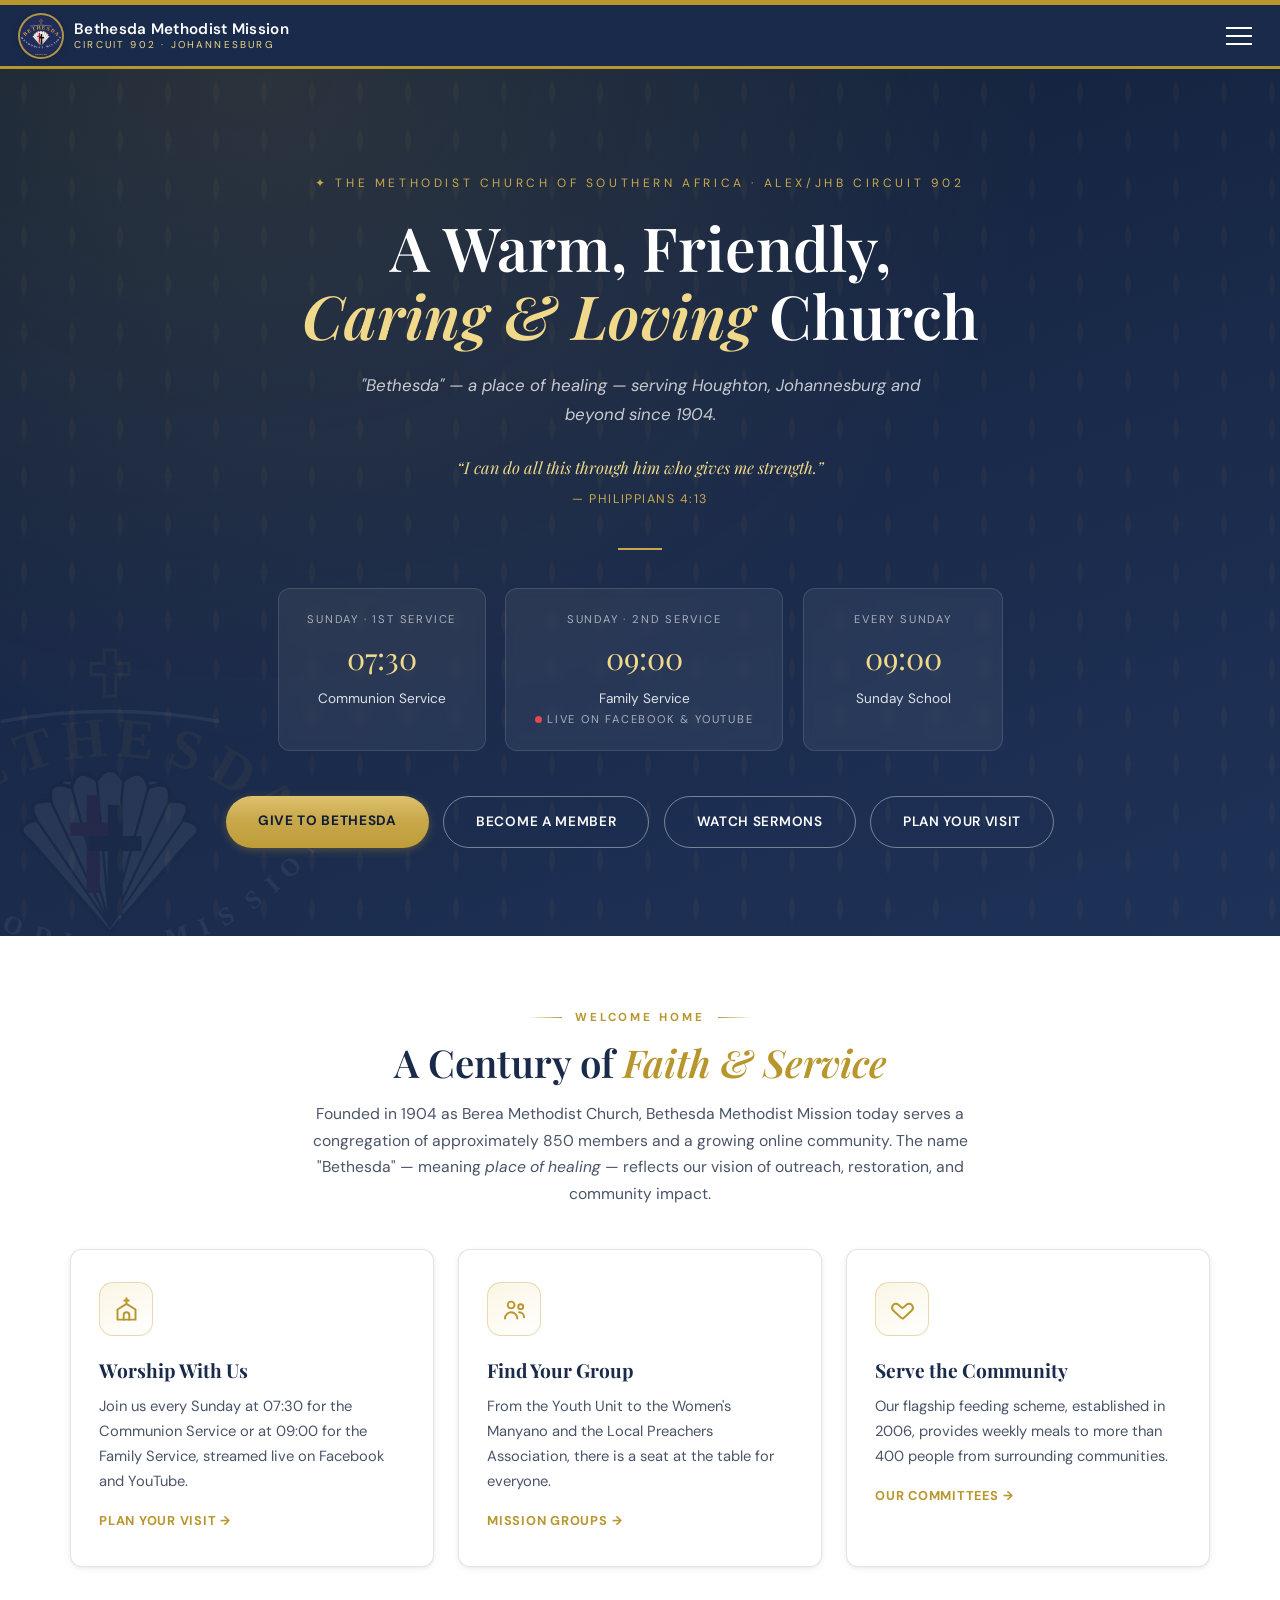
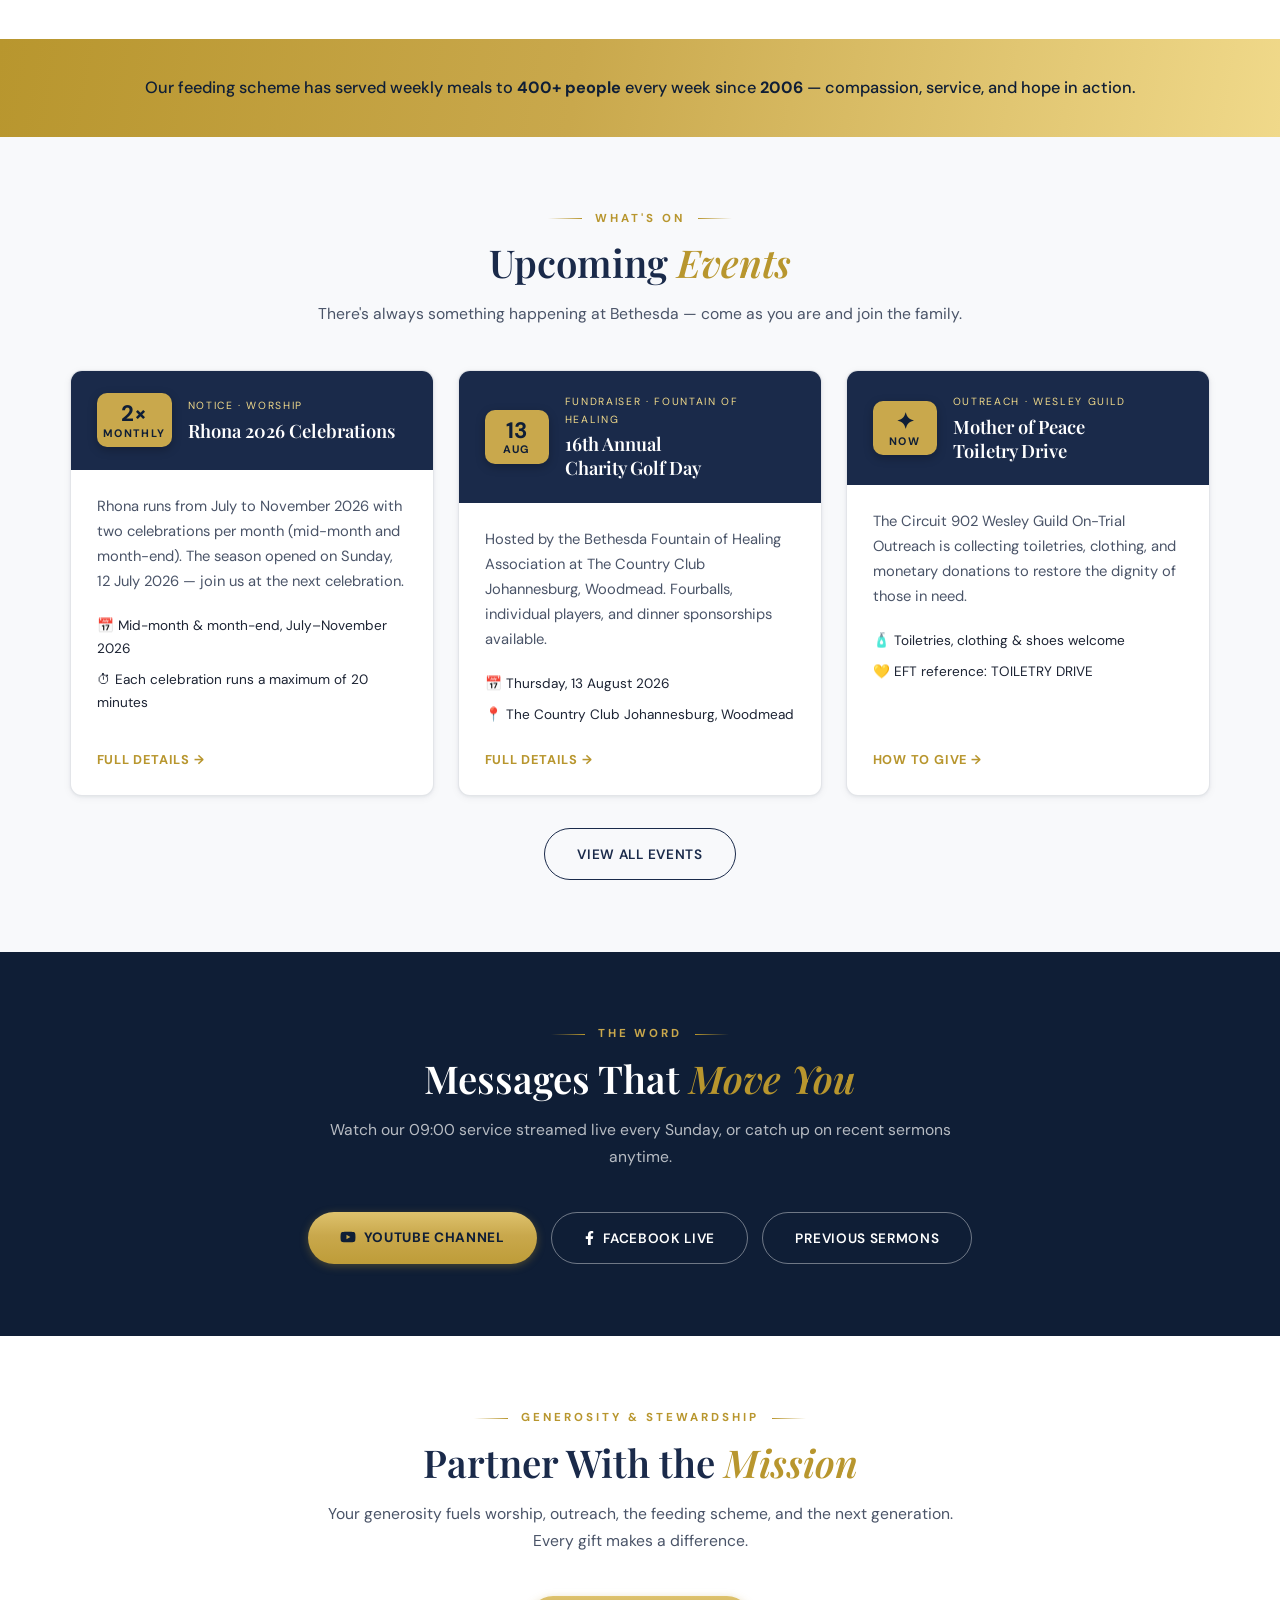
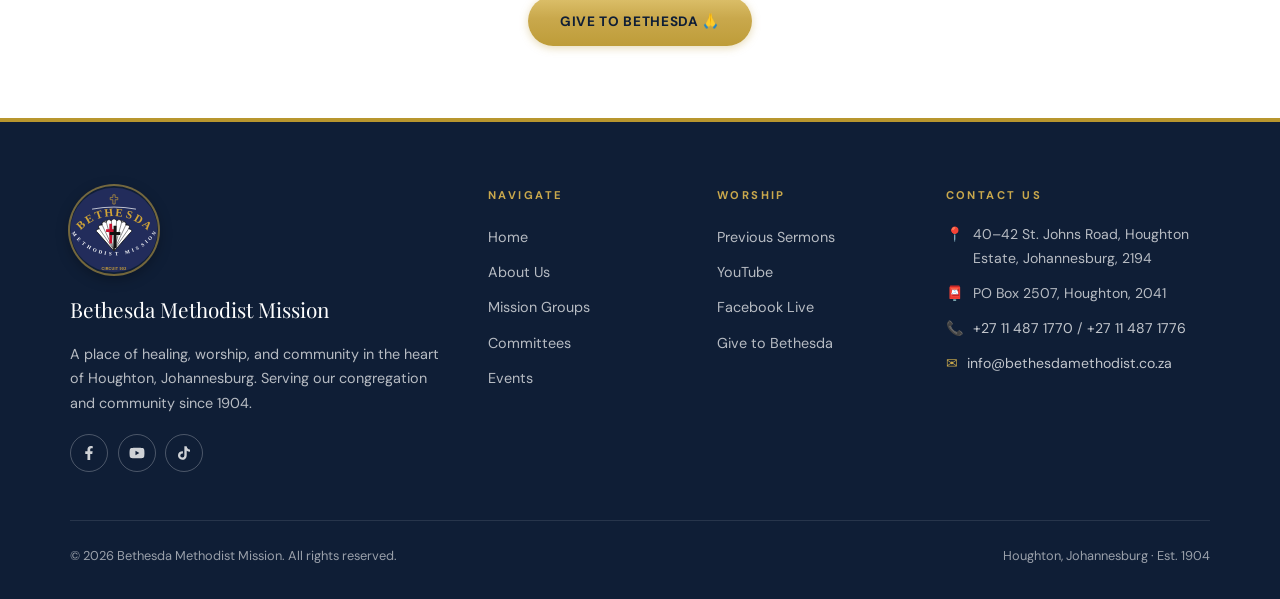
==== commit c3ee4393: "Add files via upload" ====
--- a/index.html
+++ b/index.html
@@ -23,7 +23,7 @@
 <meta name="twitter:card" content="summary_large_image"/>
 <link rel="canonical" href="https://bethesdamethodistmission.co.za/"/>
 <meta property="og:url" content="https://bethesdamethodistmission.co.za/"/>
-<link rel="stylesheet" href="styles.css"/>
+<link rel="stylesheet" href="styles.css?v=202607290120"/>
 <link rel="manifest" href="manifest.webmanifest"/>
 <script type="application/ld+json">
 {
@@ -160,19 +160,19 @@
     <p class="section-sub">Founded in 1904 as Berea Methodist Church, Bethesda Methodist Mission today serves a congregation of approximately 850 members and a growing online community. The name "Bethesda" — meaning <em>place of healing</em> — reflects our vision of outreach, restoration, and community impact.</p>
     <div class="card-grid">
       <div class="card">
-        <div class="card-icon" aria-hidden="true">⛪</div>
+        <div class="card-icon icon-tile" aria-hidden="true"><svg viewBox="0 0 24 24" fill="none" stroke="currentColor" stroke-width="1.7" stroke-linecap="round" stroke-linejoin="round"><path d="M12 2v4"/><path d="M10 4h4"/><path d="M12 7 4 12v9h16v-9z"/><path d="M9.5 21v-4a2.5 2.5 0 0 1 5 0v4"/></svg></div>
         <h3>Worship With Us</h3>
         <p>Join us every Sunday at 07:30 for the Communion Service or at 09:00 for the Family Service, streamed live on Facebook and YouTube.</p>
         <a href="contact.html" class="card-link">Plan your visit →</a>
       </div>
       <div class="card">
-        <div class="card-icon" aria-hidden="true">🤝</div>
+        <div class="card-icon icon-tile" aria-hidden="true"><svg viewBox="0 0 24 24" fill="none" stroke="currentColor" stroke-width="1.7" stroke-linecap="round" stroke-linejoin="round"><circle cx="9" cy="8" r="3"/><path d="M3.5 20a5.5 5.5 0 0 1 11 0"/><circle cx="17.5" cy="9.5" r="2.2"/><path d="M16 14.4a4.6 4.6 0 0 1 4.5 4.6"/></svg></div>
         <h3>Find Your Group</h3>
         <p>From the Youth Unit to the Women's Manyano and the Local Preachers Association, there is a seat at the table for everyone.</p>
         <a href="mission-groups.html" class="card-link">Mission groups →</a>
       </div>
       <div class="card">
-        <div class="card-icon" aria-hidden="true">🍞</div>
+        <div class="card-icon icon-tile" aria-hidden="true"><svg viewBox="0 0 24 24" fill="none" stroke="currentColor" stroke-width="1.7" stroke-linecap="round" stroke-linejoin="round"><path d="M20.8 8.6a3.4 3.4 0 0 0-5.2-.9L12 10.8 8.4 7.7a3.4 3.4 0 0 0-5.2.9 3.6 3.6 0 0 0 .8 4.5l7.2 6.6a1.2 1.2 0 0 0 1.6 0l7.2-6.6a3.6 3.6 0 0 0 .8-4.5z"/></svg></div>
         <h3>Serve the Community</h3>
         <p>Our flagship feeding scheme, established in 2006, provides weekly meals to more than 400 people from surrounding communities.</p>
         <a href="committees.html" class="card-link">Our committees →</a>
@@ -321,7 +321,7 @@
   </div>
 </footer>
 
-<script src="site.js"></script>
+<script src="site.js?v=202607290120"></script>
 <!-- Cloudflare Web Analytics --><script defer src='https://static.cloudflareinsights.com/beacon.min.js' data-cf-beacon='{"token": "8029442303c64bcea2c4ebf923667d4f"}'></script><!-- End Cloudflare Web Analytics -->
 </body>
 </html>
--- a/styles.css
+++ b/styles.css
@@ -122,9 +122,11 @@
   padding:5rem 1.5rem 4.5rem;position:relative;overflow:hidden;
 }
 .page-hero::after{
-  content:"";position:absolute;width:340px;height:340px;
-  right:-70px;top:-50px;pointer-events:none;z-index:0;
-  background:url("logo.svg") no-repeat center/contain;opacity:0.07;
+  content:"";position:absolute;
+  width:min(360px,64vw);aspect-ratio:1;
+  left:50%;top:50%;transform:translate(-50%,-50%);
+  pointer-events:none;z-index:0;
+  background:url("logo.svg") no-repeat center/contain;opacity:0.06;
 }
 .page-hero>*{position:relative;z-index:1;}
 .page-hero .eyebrow{font-size:0.72rem;letter-spacing:0.28em;text-transform:uppercase;color:var(--gold);margin-bottom:0.9rem;}
@@ -174,6 +176,16 @@
 }
 .card:hover{transform:translateY(-4px);box-shadow:0 10px 28px rgba(26,42,74,0.12);border-color:rgba(201,168,76,0.5);}
 .card .card-icon{font-size:1.8rem;margin-bottom:0.9rem;}
+/* SVG icon tiles (replaces emoji) */
+.card .card-icon.icon-tile{
+  width:54px;height:54px;margin-bottom:1.1rem;border-radius:14px;
+  display:flex;align-items:center;justify-content:center;
+  background:linear-gradient(150deg,var(--gold-pale),#fff);
+  border:1px solid rgba(201,168,76,0.4);color:var(--gold-bar);
+  transition:background 0.3s var(--ease),color 0.3s var(--ease),transform 0.3s var(--ease);
+}
+.card .card-icon.icon-tile svg{width:auto;height:27px;max-width:30px;display:block;}
+.card:hover .card-icon.icon-tile{background:var(--navy);color:var(--gold-light);border-color:var(--navy);transform:translateY(-2px);}
 .card h3{font-family:var(--ff-display);font-size:1.2rem;color:var(--navy);margin-bottom:0.5rem;}
 .card p{font-size:0.92rem;color:var(--text-mid);}
 .card .card-link{display:inline-block;margin-top:1rem;font-size:0.8rem;font-weight:700;letter-spacing:0.06em;text-transform:uppercase;color:var(--gold-bar);text-decoration:none;}
@@ -541,3 +553,22 @@
   .reveal{opacity:1;transform:none;transition:none;}
   .card:hover,.event-card:hover,.service-card:hover,.btn-primary:hover,.btn-outline:hover{transform:none;}
 }
+
+/* Crest watermark: contain neatly on phones (was bleeding/oversized) */
+@media(max-width:640px){
+  .hero::after{
+    width:min(260px,62vw);height:auto;aspect-ratio:1;
+    left:50%;bottom:6%;top:auto;transform:translateX(-50%);
+    opacity:0.05;
+  }
+  .page-hero::after{width:min(240px,58vw);opacity:0.05;}
+}
+
+/* Countdown: balanced 2x2 grid on phones (was 3 + a lone box) */
+@media(max-width:480px){
+  .countdown{
+    display:grid;grid-template-columns:repeat(2,minmax(0,1fr));
+    gap:0.7rem;max-width:300px;margin-left:auto;margin-right:auto;
+  }
+  .countdown .cd-box{min-width:0;}
+}
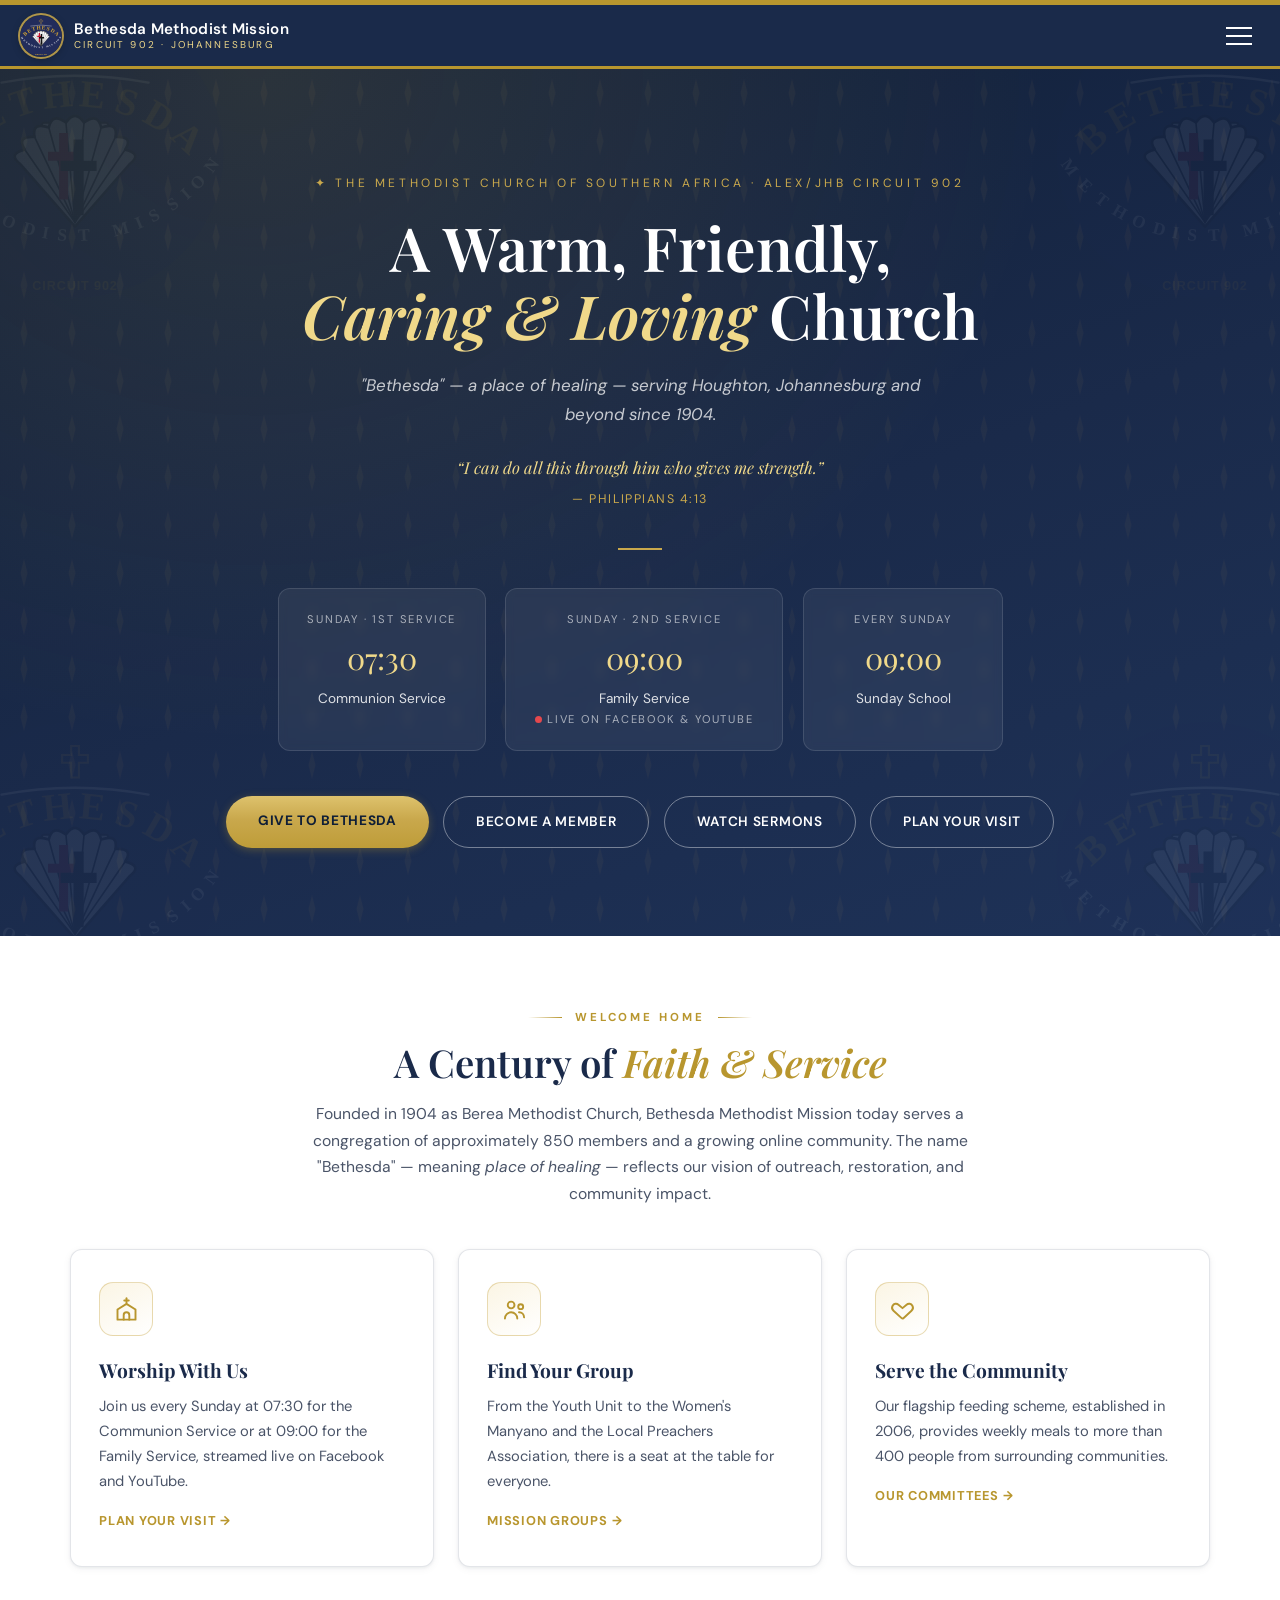
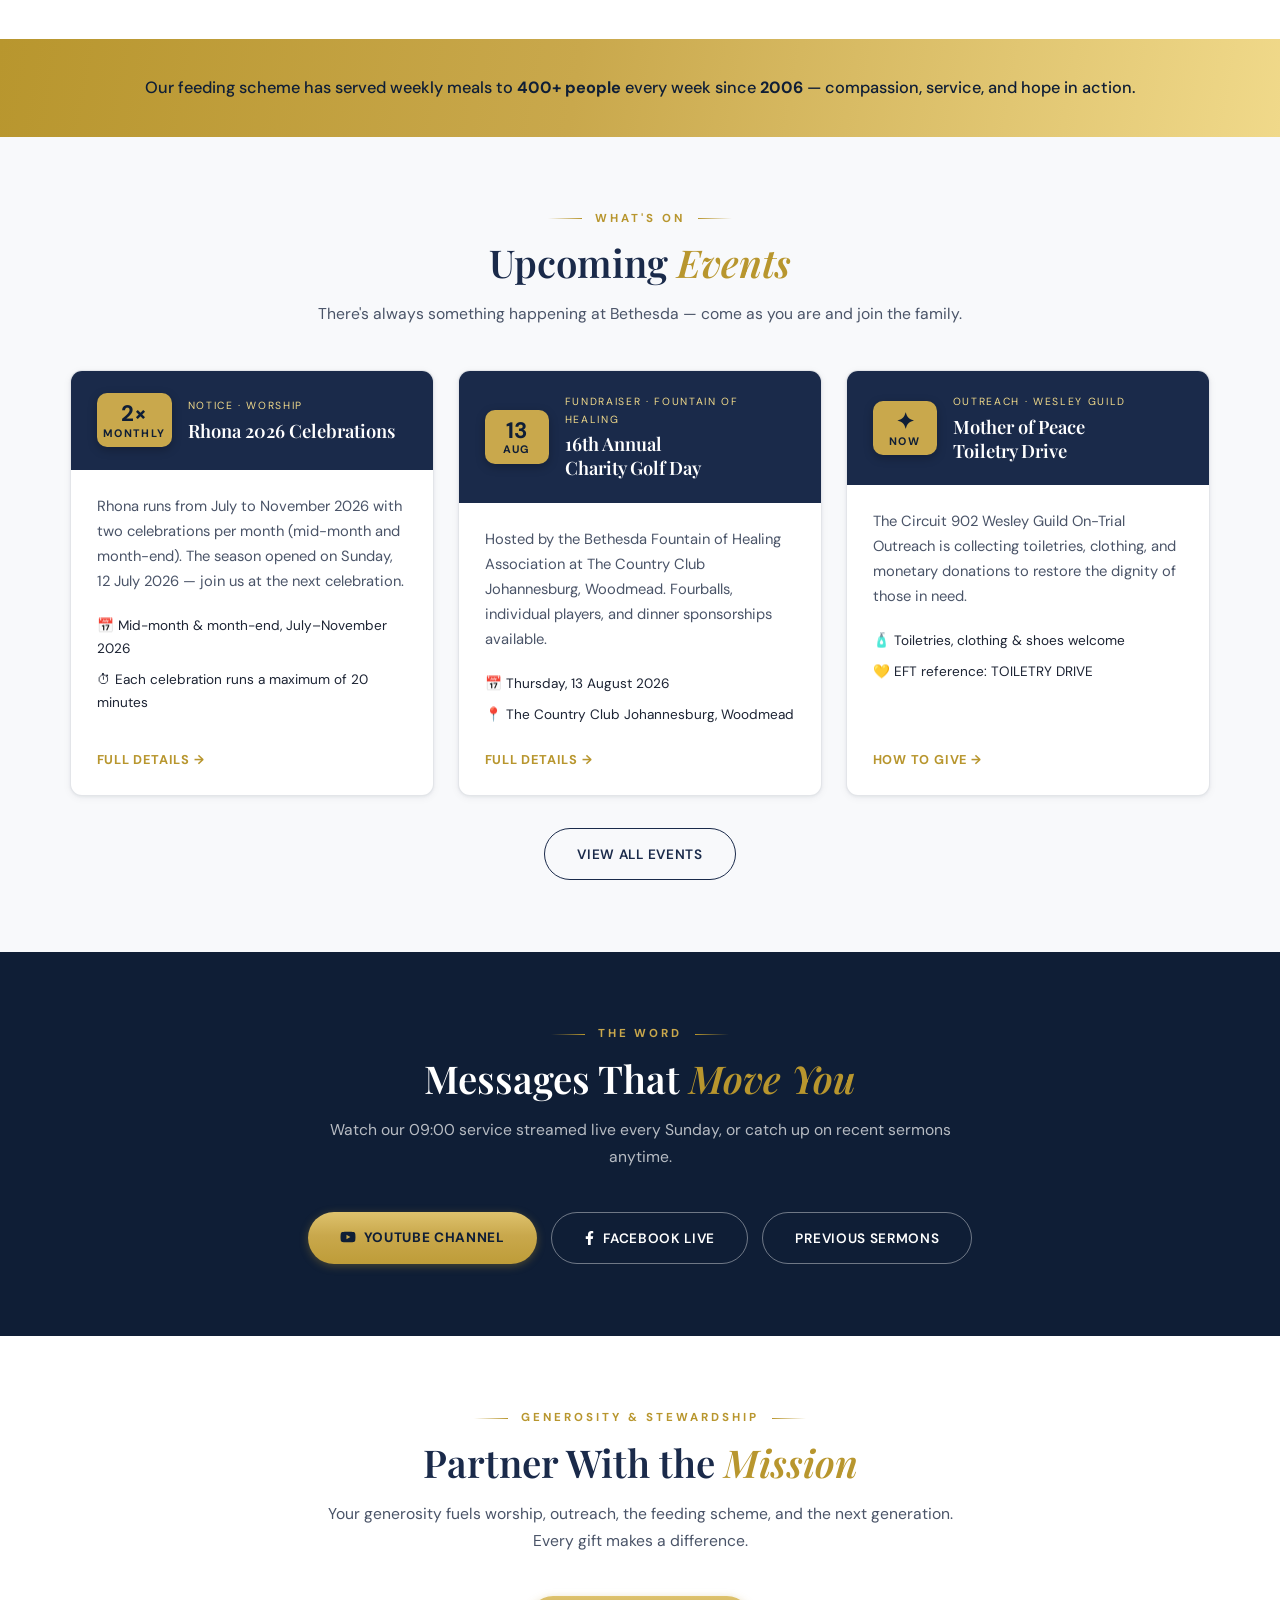
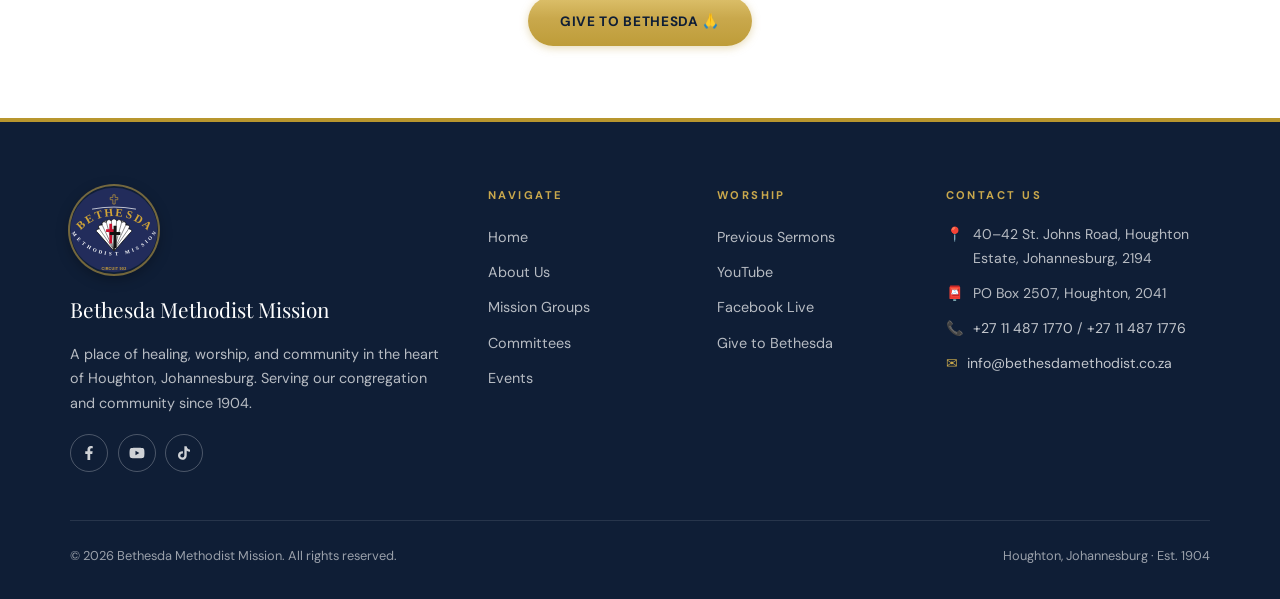
==== commit 7cf6e74f: "Add files via upload" ====
--- a/index.html
+++ b/index.html
@@ -23,7 +23,7 @@
 <meta name="twitter:card" content="summary_large_image"/>
 <link rel="canonical" href="https://bethesdamethodistmission.co.za/"/>
 <meta property="og:url" content="https://bethesdamethodistmission.co.za/"/>
-<link rel="stylesheet" href="styles.css?v=202607290120"/>
+<link rel="stylesheet" href="styles.css?v=202607290131"/>
 <link rel="manifest" href="manifest.webmanifest"/>
 <script type="application/ld+json">
 {
@@ -321,7 +321,7 @@
   </div>
 </footer>
 
-<script src="site.js?v=202607290120"></script>
+<script src="site.js?v=202607290131"></script>
 <!-- Cloudflare Web Analytics --><script defer src='https://static.cloudflareinsights.com/beacon.min.js' data-cf-beacon='{"token": "8029442303c64bcea2c4ebf923667d4f"}'></script><!-- End Cloudflare Web Analytics -->
 </body>
 </html>
--- a/styles.css
+++ b/styles.css
@@ -293,9 +293,14 @@
   padding:6.5rem 1.5rem 5.5rem;position:relative;overflow:hidden;
 }
 .hero::after{
-  content:"";position:absolute;width:440px;height:440px;
-  left:-110px;bottom:-110px;pointer-events:none;z-index:0;
-  background:url("logo.svg") no-repeat center/contain;opacity:0.055;
+  content:"";position:absolute;inset:0;pointer-events:none;z-index:0;
+  background-image:url("logo.svg"),url("logo.svg"),url("logo.svg"),url("logo.svg");
+  background-repeat:no-repeat;
+  background-position:
+    left -75px top -65px, right -75px top -65px,
+    left -75px bottom -80px, right -75px bottom -80px;
+  background-size:300px 300px;
+  opacity:0.05;
 }
 .hero>*{position:relative;z-index:1;}
 .hero .eyebrow{font-size:0.75rem;letter-spacing:0.3em;text-transform:uppercase;color:var(--gold);margin-bottom:1.2rem;}
@@ -557,8 +562,9 @@
 /* Crest watermark: contain neatly on phones (was bleeding/oversized) */
 @media(max-width:640px){
   .hero::after{
-    width:min(260px,62vw);height:auto;aspect-ratio:1;
-    left:50%;bottom:6%;top:auto;transform:translateX(-50%);
+    background-image:url("logo.svg");
+    background-position:center 82%;
+    background-size:min(240px,60vw) auto;
     opacity:0.05;
   }
   .page-hero::after{width:min(240px,58vw);opacity:0.05;}
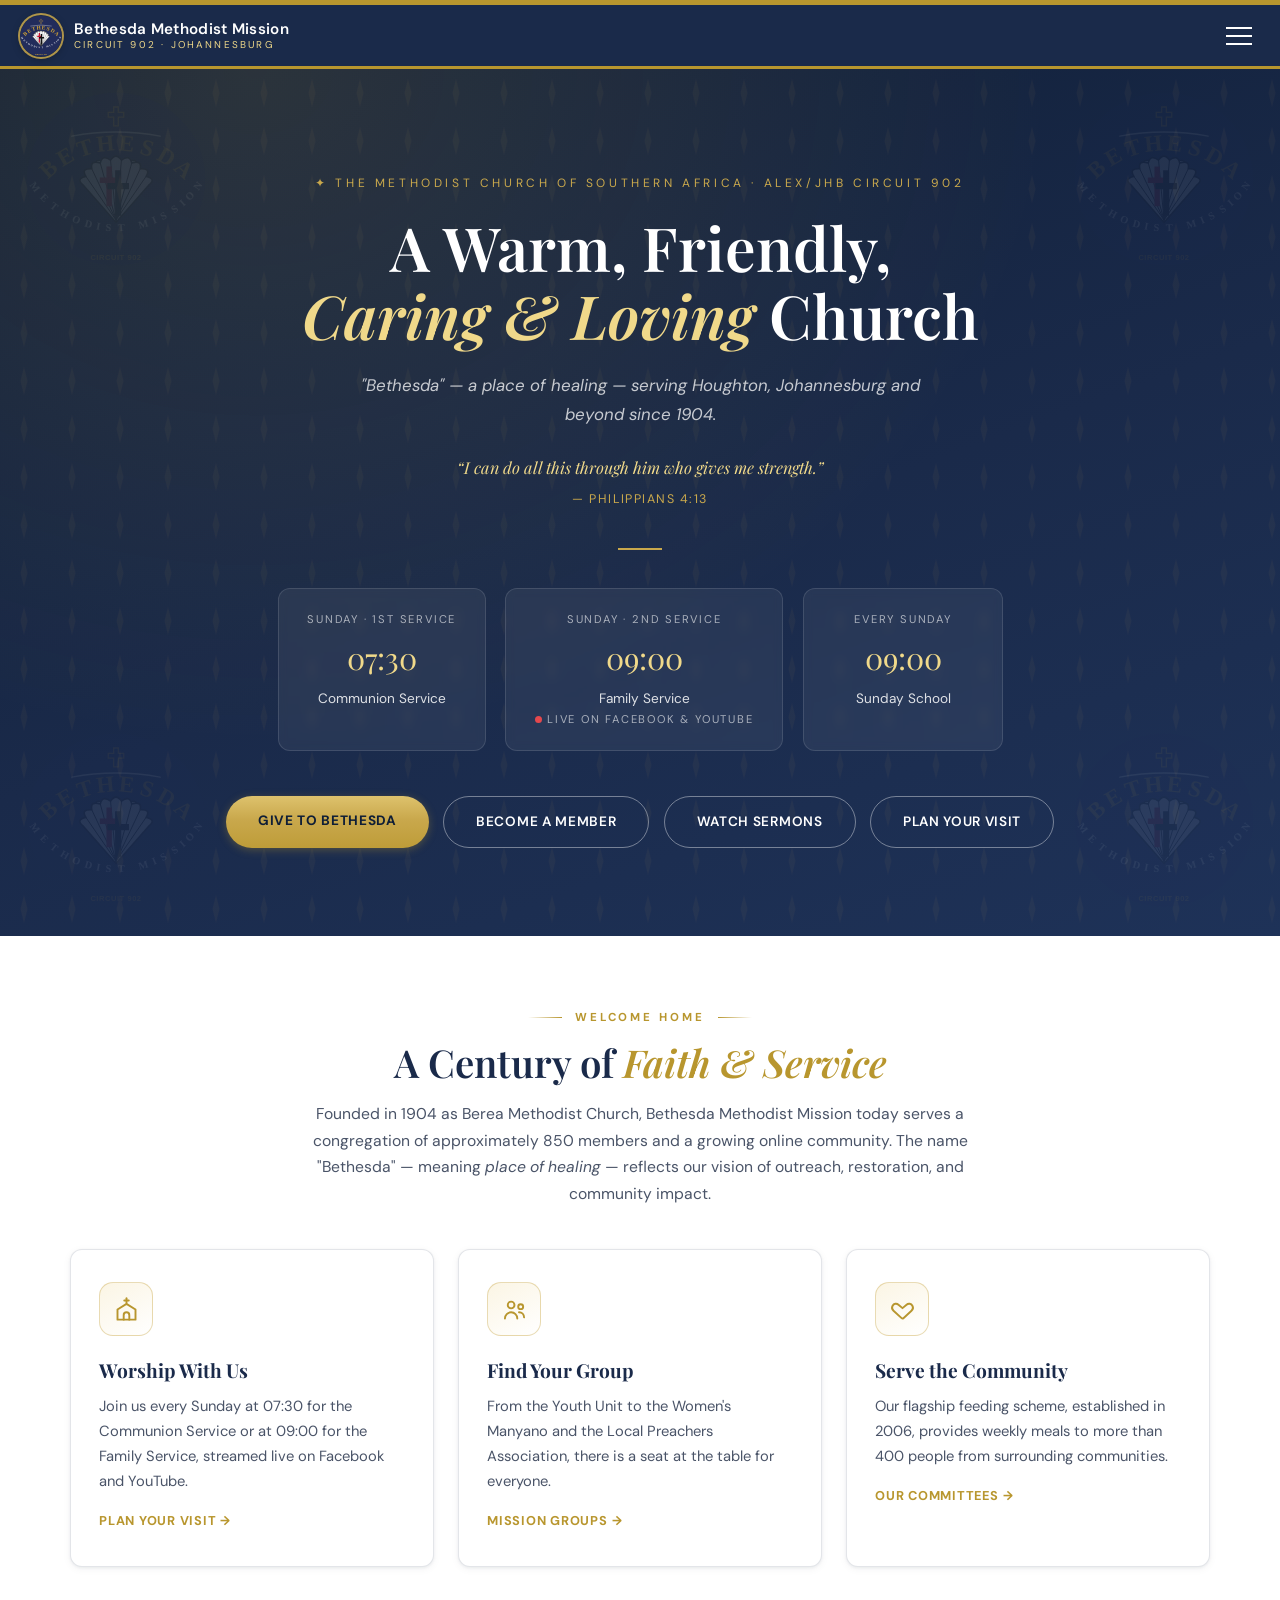
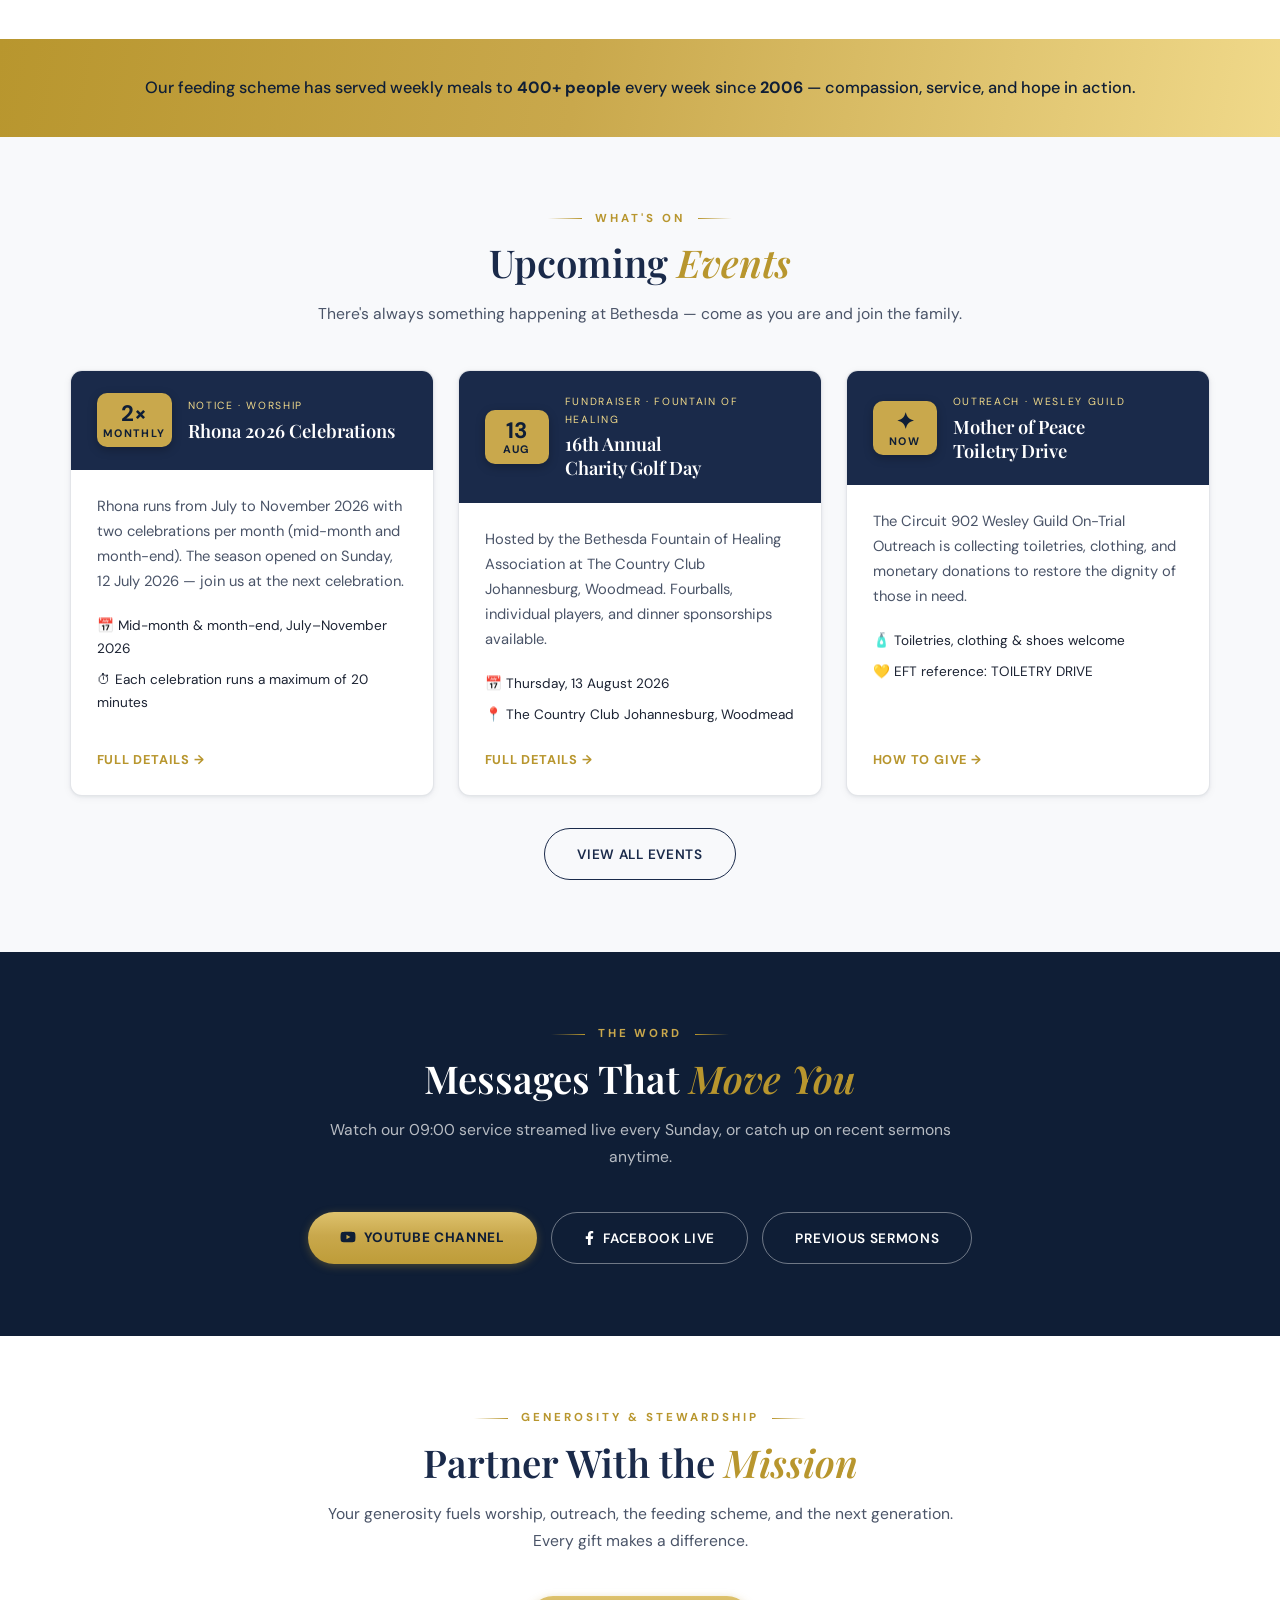
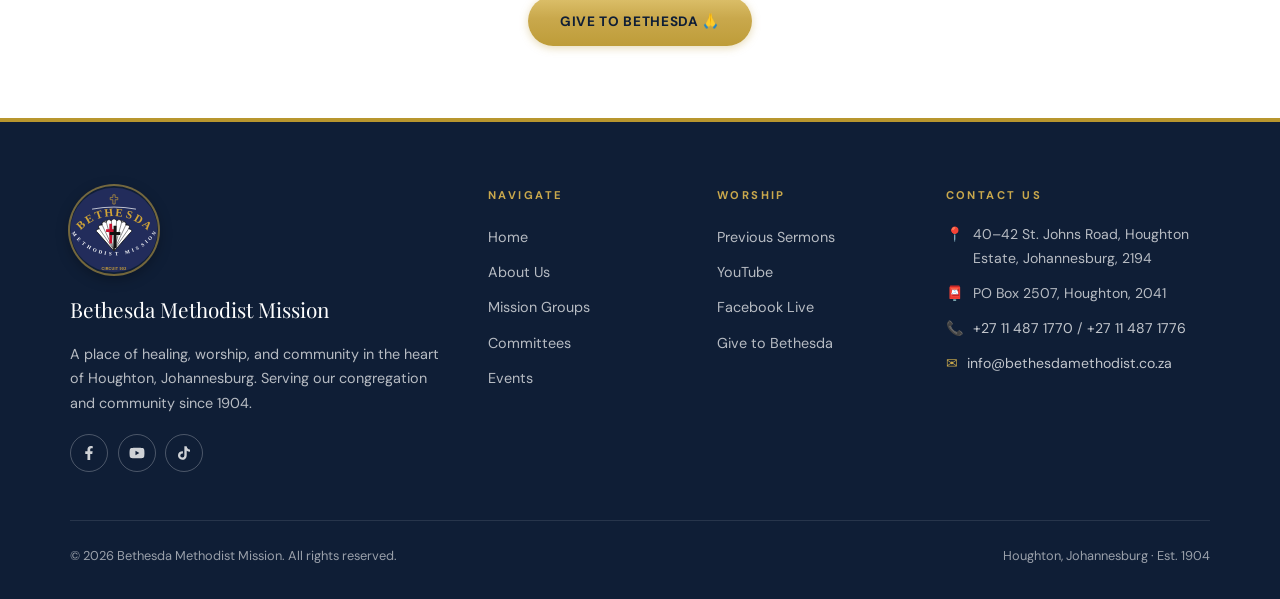
==== commit 446015d3: "Add files via upload" ====
--- a/index.html
+++ b/index.html
@@ -23,7 +23,7 @@
 <meta name="twitter:card" content="summary_large_image"/>
 <link rel="canonical" href="https://bethesdamethodistmission.co.za/"/>
 <meta property="og:url" content="https://bethesdamethodistmission.co.za/"/>
-<link rel="stylesheet" href="styles.css?v=202607290131"/>
+<link rel="stylesheet" href="styles.css?v=202607290135"/>
 <link rel="manifest" href="manifest.webmanifest"/>
 <script type="application/ld+json">
 {
@@ -321,7 +321,7 @@
   </div>
 </footer>
 
-<script src="site.js?v=202607290131"></script>
+<script src="site.js?v=202607290135"></script>
 <!-- Cloudflare Web Analytics --><script defer src='https://static.cloudflareinsights.com/beacon.min.js' data-cf-beacon='{"token": "8029442303c64bcea2c4ebf923667d4f"}'></script><!-- End Cloudflare Web Analytics -->
 </body>
 </html>
--- a/styles.css
+++ b/styles.css
@@ -297,10 +297,10 @@
   background-image:url("logo.svg"),url("logo.svg"),url("logo.svg"),url("logo.svg");
   background-repeat:no-repeat;
   background-position:
-    left -75px top -65px, right -75px top -65px,
-    left -75px bottom -80px, right -75px bottom -80px;
-  background-size:300px 300px;
-  opacity:0.05;
+    left 26px top 20px, right 26px top 20px,
+    left 26px bottom 26px, right 26px bottom 26px;
+  background-size:180px 180px;
+  opacity:0.06;
 }
 .hero>*{position:relative;z-index:1;}
 .hero .eyebrow{font-size:0.75rem;letter-spacing:0.3em;text-transform:uppercase;color:var(--gold);margin-bottom:1.2rem;}
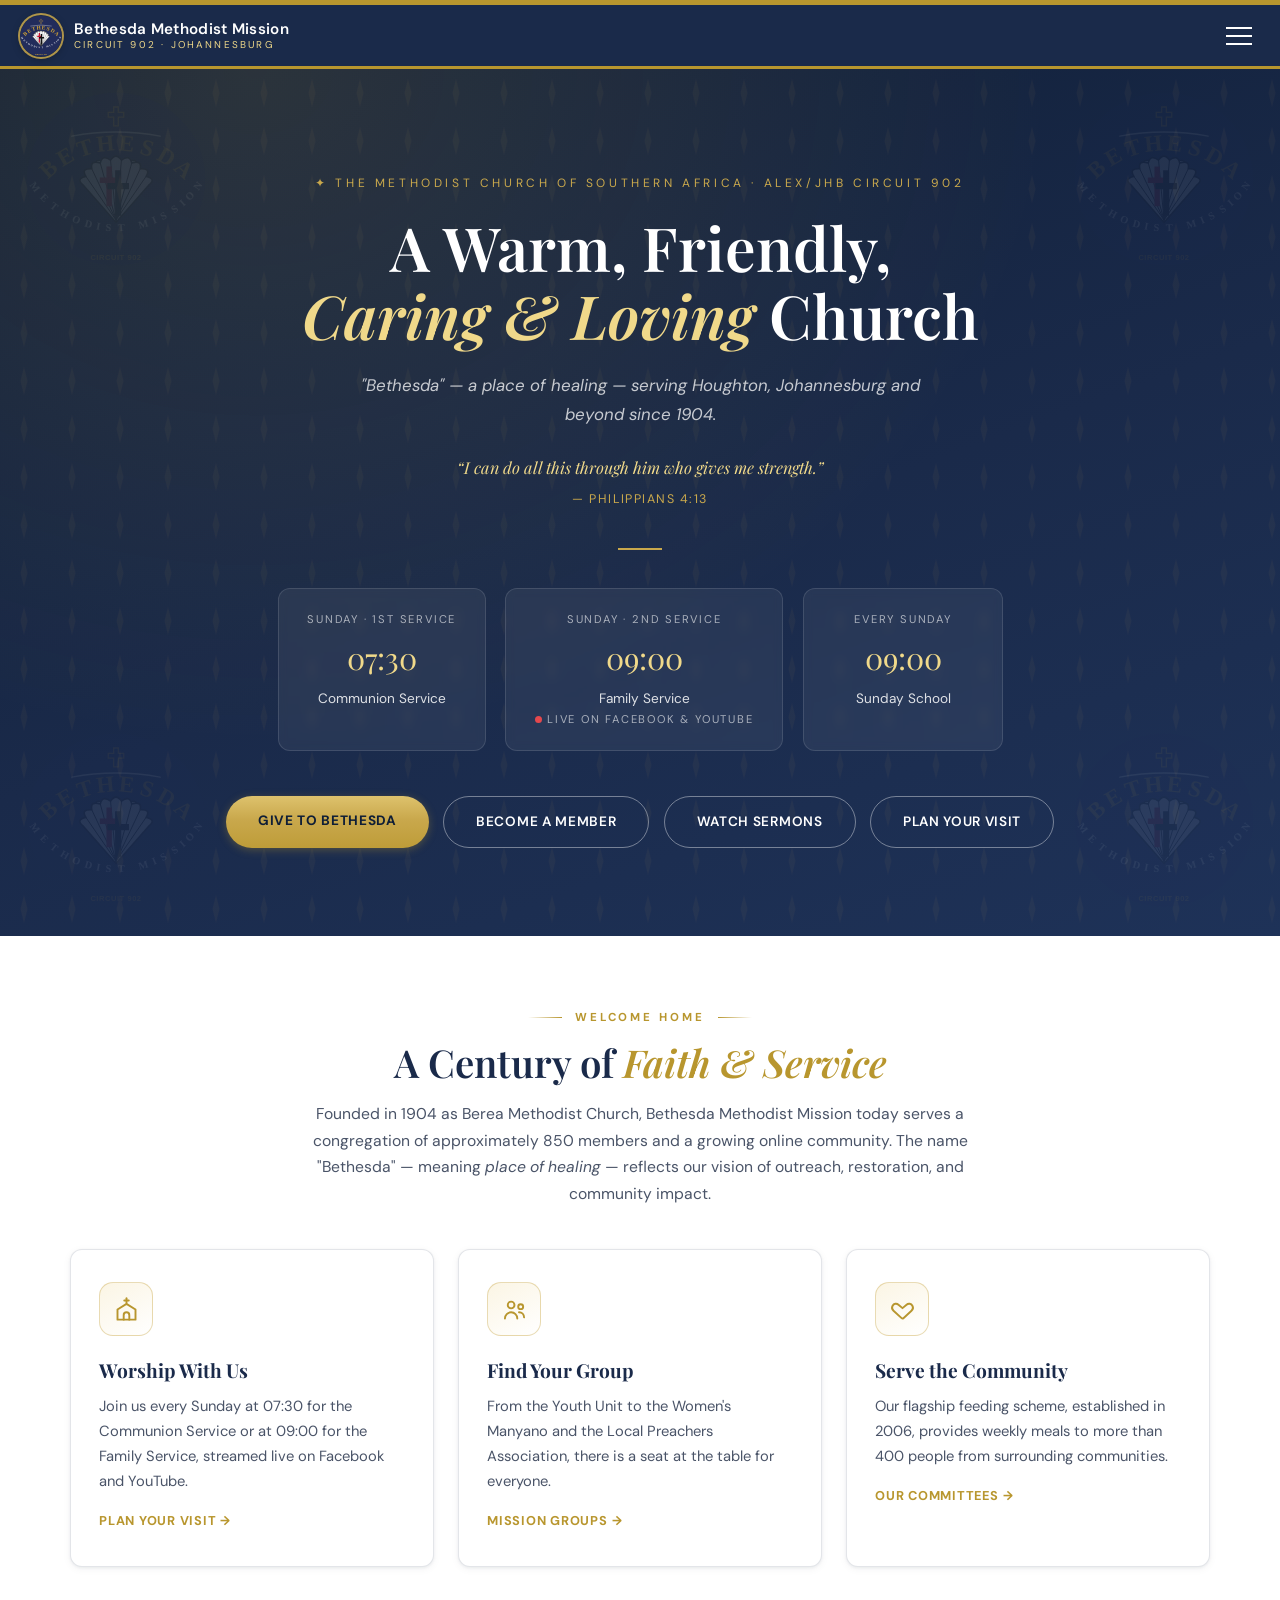
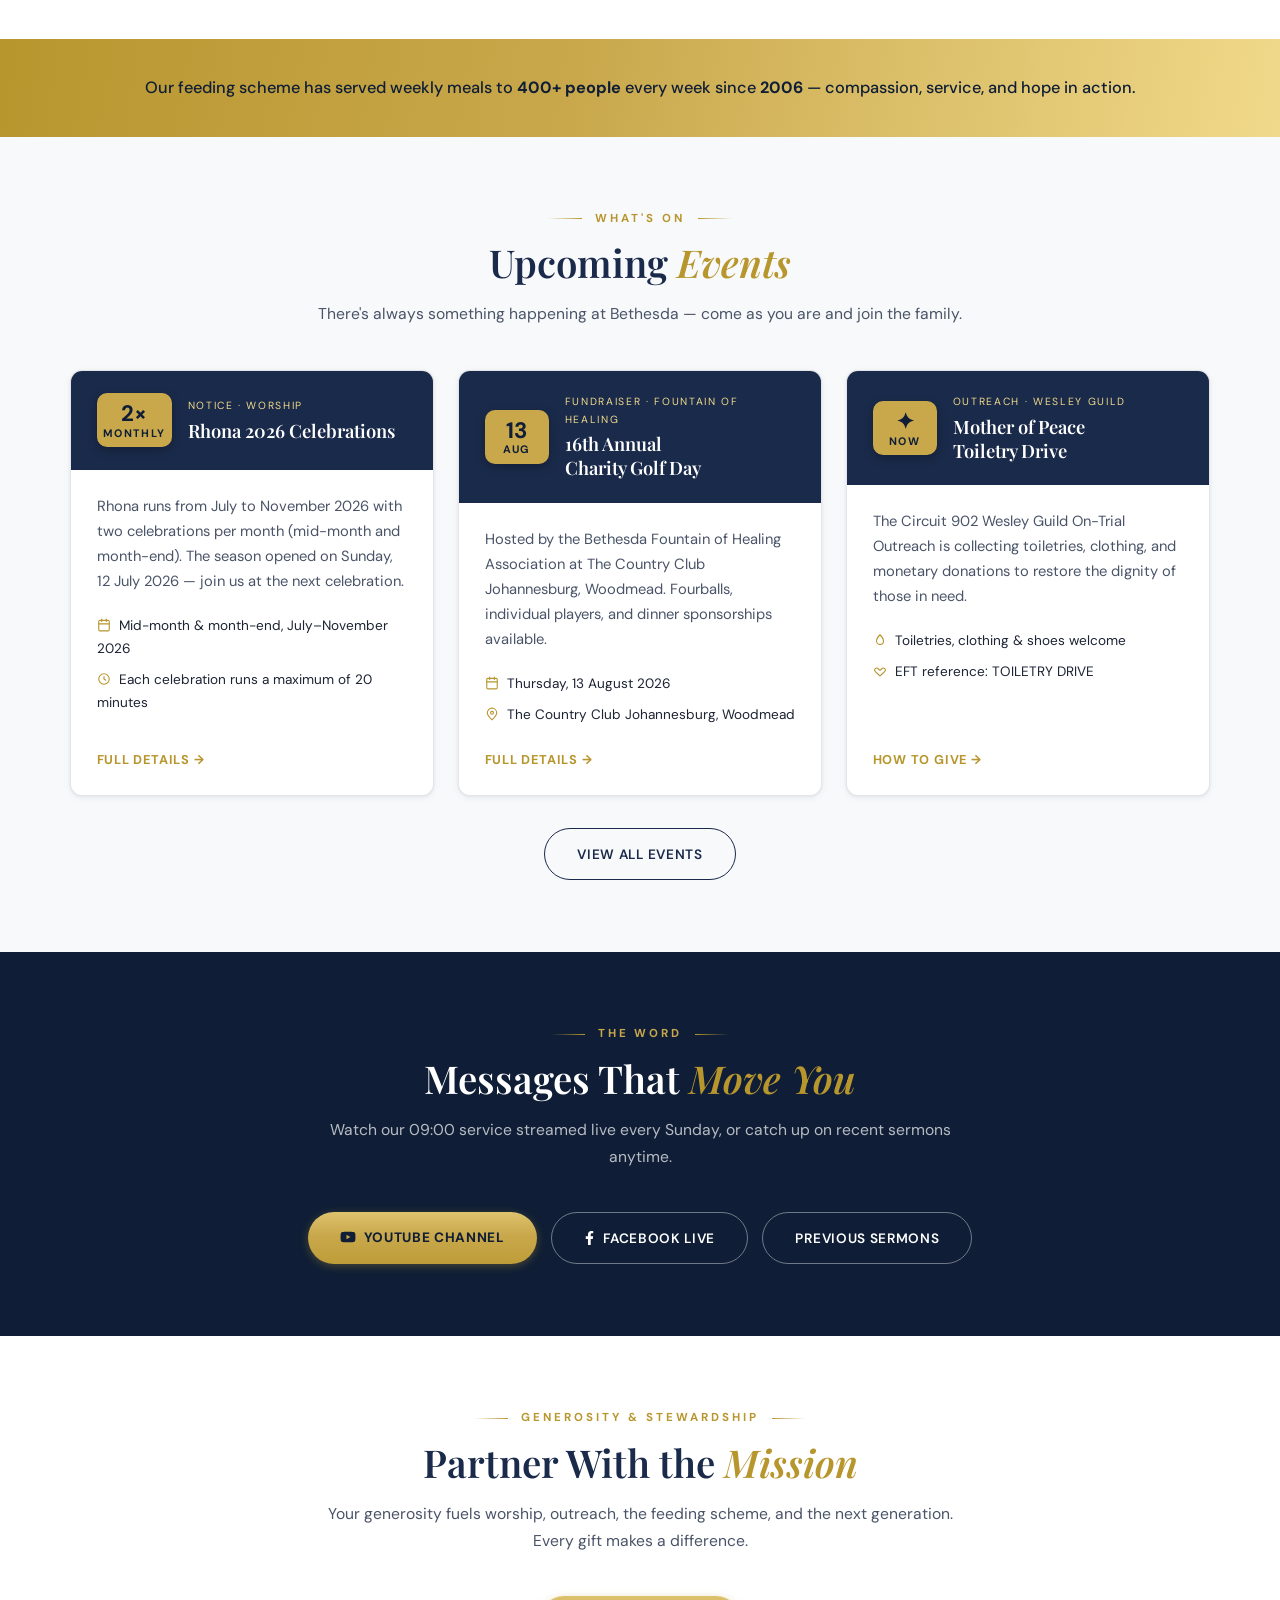
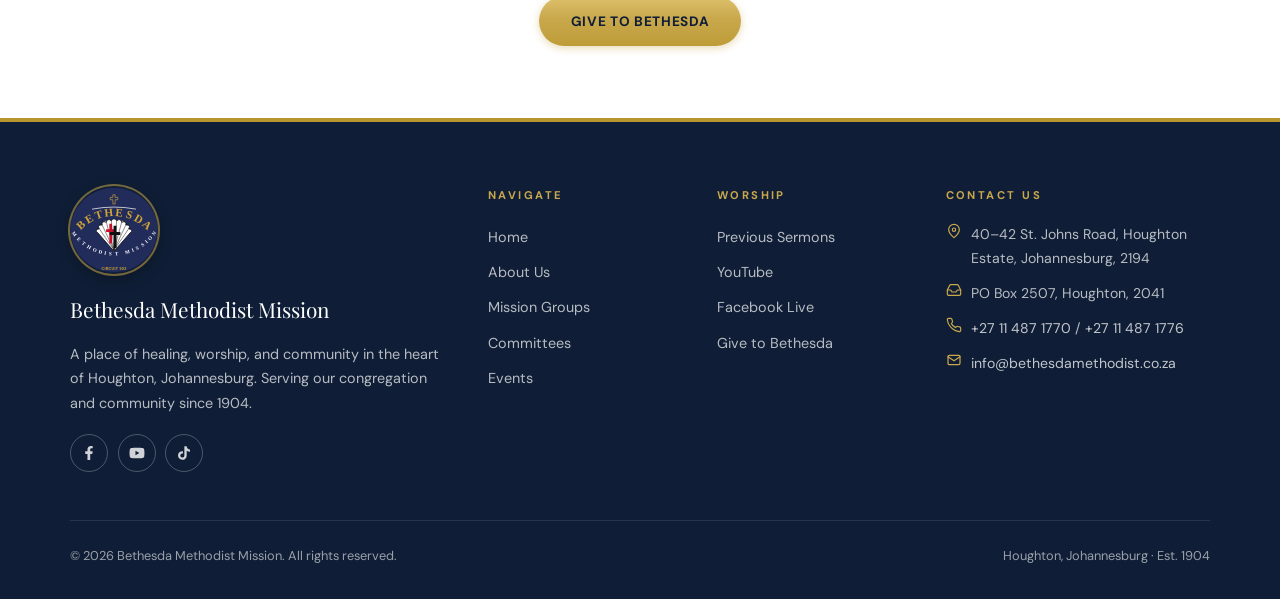
==== commit 2377e842: "Add files via upload" ====
--- a/index.html
+++ b/index.html
@@ -23,7 +23,7 @@
 <meta name="twitter:card" content="summary_large_image"/>
 <link rel="canonical" href="https://bethesdamethodistmission.co.za/"/>
 <meta property="og:url" content="https://bethesdamethodistmission.co.za/"/>
-<link rel="stylesheet" href="styles.css?v=202607290135"/>
+<link rel="stylesheet" href="styles.css?v=202607290203"/>
 <link rel="manifest" href="manifest.webmanifest"/>
 <script type="application/ld+json">
 {
@@ -204,8 +204,8 @@
         <div class="event-body">
           <p>Rhona runs from July to November 2026 with two celebrations per month (mid-month and month-end). The season opened on Sunday, 12 July 2026 — join us at the next celebration.</p>
           <ul class="event-meta">
-            <li>📅 Mid-month &amp; month-end, July–November 2026</li>
-            <li>⏱ Each celebration runs a maximum of 20 minutes</li>
+            <li><svg width="14" height="14" viewBox="0 0 24 24" fill="none" stroke="currentColor" stroke-width="1.9" stroke-linecap="round" stroke-linejoin="round" style="color:var(--gold-bar);vertical-align:-2px;margin-right:8px" aria-hidden="true"><rect x="3" y="4" width="18" height="18" rx="2"/><path d="M16 2v4M8 2v4M3 10h18"/></svg>Mid-month &amp; month-end, July–November 2026</li>
+            <li><svg width="14" height="14" viewBox="0 0 24 24" fill="none" stroke="currentColor" stroke-width="1.9" stroke-linecap="round" stroke-linejoin="round" style="color:var(--gold-bar);vertical-align:-2px;margin-right:8px" aria-hidden="true"><circle cx="12" cy="12" r="9"/><path d="M12 8v4l3 2"/></svg>Each celebration runs a maximum of 20 minutes</li>
           </ul>
           <a href="events.html#rhona" class="card-link">Full details →</a>
         </div>
@@ -221,8 +221,8 @@
         <div class="event-body">
           <p>Hosted by the Bethesda Fountain of Healing Association at The Country Club Johannesburg, Woodmead. Fourballs, individual players, and dinner sponsorships available.</p>
           <ul class="event-meta">
-            <li>📅 Thursday, 13 August 2026</li>
-            <li>📍 The Country Club Johannesburg, Woodmead</li>
+            <li><svg width="14" height="14" viewBox="0 0 24 24" fill="none" stroke="currentColor" stroke-width="1.9" stroke-linecap="round" stroke-linejoin="round" style="color:var(--gold-bar);vertical-align:-2px;margin-right:8px" aria-hidden="true"><rect x="3" y="4" width="18" height="18" rx="2"/><path d="M16 2v4M8 2v4M3 10h18"/></svg>Thursday, 13 August 2026</li>
+            <li><svg width="14" height="14" viewBox="0 0 24 24" fill="none" stroke="currentColor" stroke-width="1.9" stroke-linecap="round" stroke-linejoin="round" style="color:var(--gold-bar);vertical-align:-2px;margin-right:8px" aria-hidden="true"><path d="M20 10c0 5-8 12-8 12s-8-7-8-12a8 8 0 0 1 16 0z"/><circle cx="12" cy="10" r="2.5"/></svg>The Country Club Johannesburg, Woodmead</li>
           </ul>
           <a href="events.html#golf-day" class="card-link">Full details →</a>
         </div>
@@ -238,8 +238,8 @@
         <div class="event-body">
           <p>The Circuit 902 Wesley Guild On-Trial Outreach is collecting toiletries, clothing, and monetary donations to restore the dignity of those in need.</p>
           <ul class="event-meta">
-            <li>🧴 Toiletries, clothing &amp; shoes welcome</li>
-            <li>💛 EFT reference: TOILETRY DRIVE</li>
+            <li><svg width="14" height="14" viewBox="0 0 24 24" fill="none" stroke="currentColor" stroke-width="1.9" stroke-linecap="round" stroke-linejoin="round" style="color:var(--gold-bar);vertical-align:-2px;margin-right:8px" aria-hidden="true"><path d="M12 3s6 6.4 6 10.5a6 6 0 0 1-12 0C6 9.4 12 3 12 3z"/></svg>Toiletries, clothing &amp; shoes welcome</li>
+            <li><svg width="14" height="14" viewBox="0 0 24 24" fill="none" stroke="currentColor" stroke-width="1.9" stroke-linecap="round" stroke-linejoin="round" style="color:var(--gold-bar);vertical-align:-2px;margin-right:8px" aria-hidden="true"><path d="M20.8 8.6a3.4 3.4 0 0 0-5.2-.9L12 10.8 8.4 7.7a3.4 3.4 0 0 0-5.2.9 3.6 3.6 0 0 0 .8 4.5l7.2 6.6a1.2 1.2 0 0 0 1.6 0l7.2-6.6a3.6 3.6 0 0 0 .8-4.5z"/></svg>EFT reference: TOILETRY DRIVE</li>
           </ul>
           <a href="giving.html#mother-of-peace" class="card-link">How to give →</a>
         </div>
@@ -269,7 +269,7 @@
     <div class="section-label">Generosity &amp; Stewardship</div>
     <h2 class="section-title">Partner With the <em>Mission</em></h2>
     <p class="section-sub">Your generosity fuels worship, outreach, the feeding scheme, and the next generation. Every gift makes a difference.</p>
-    <a href="giving.html" class="btn-primary">Give to Bethesda 🙏</a>
+    <a href="giving.html" class="btn-primary">Give to Bethesda</a>
   </div>
 </section>
 
@@ -308,10 +308,10 @@
       </div>
       <div>
         <div class="footer-heading">Contact Us</div>
-        <div class="contact-line"><span class="ic" aria-hidden="true">📍</span><span>40–42 St. Johns Road, Houghton Estate, Johannesburg, 2194</span></div>
-        <div class="contact-line"><span class="ic" aria-hidden="true">📮</span><span>PO Box 2507, Houghton, 2041</span></div>
-        <div class="contact-line"><span class="ic" aria-hidden="true">📞</span><span><a href="tel:+27114871770">+27 11 487 1770</a> / <a href="tel:+27114871776">+27 11 487 1776</a></span></div>
-        <div class="contact-line"><span class="ic" aria-hidden="true">✉</span><a href="mailto:info@bethesdamethodist.co.za">info@bethesdamethodist.co.za</a></div>
+        <div class="contact-line"><span class="ic" aria-hidden="true"><svg width="16" height="16" viewBox="0 0 24 24" fill="none" stroke="currentColor" stroke-width="1.8" stroke-linecap="round" stroke-linejoin="round" style="display:block"><path d="M20 10c0 5-8 12-8 12s-8-7-8-12a8 8 0 0 1 16 0z"/><circle cx="12" cy="10" r="2.5"/></svg></span><span>40–42 St. Johns Road, Houghton Estate, Johannesburg, 2194</span></div>
+        <div class="contact-line"><span class="ic" aria-hidden="true"><svg width="16" height="16" viewBox="0 0 24 24" fill="none" stroke="currentColor" stroke-width="1.8" stroke-linecap="round" stroke-linejoin="round" style="display:block"><path d="M22 12h-5l-2 3H9l-2-3H2"/><path d="M5.4 5.1 2 12v6a2 2 0 0 0 2 2h16a2 2 0 0 0 2-2v-6l-3.4-6.9A2 2 0 0 0 16.8 4H7.2a2 2 0 0 0-1.8 1.1z"/></svg></span><span>PO Box 2507, Houghton, 2041</span></div>
+        <div class="contact-line"><span class="ic" aria-hidden="true"><svg width="16" height="16" viewBox="0 0 24 24" fill="none" stroke="currentColor" stroke-width="1.8" stroke-linecap="round" stroke-linejoin="round" style="display:block"><path d="M22 16.9v3a2 2 0 0 1-2.2 2 19.8 19.8 0 0 1-8.6-3.1 19.5 19.5 0 0 1-6-6A19.8 19.8 0 0 1 2 4.2 2 2 0 0 1 4 2h3a2 2 0 0 1 2 1.7c.1.9.4 1.8.7 2.7a2 2 0 0 1-.5 2.1L8.1 9.9a16 16 0 0 0 6 6l1.4-1.2a2 2 0 0 1 2.1-.5c.9.3 1.8.6 2.7.7A2 2 0 0 1 22 16.9z"/></svg></span><span><a href="tel:+27114871770">+27 11 487 1770</a> / <a href="tel:+27114871776">+27 11 487 1776</a></span></div>
+        <div class="contact-line"><span class="ic" aria-hidden="true"><svg width="16" height="16" viewBox="0 0 24 24" fill="none" stroke="currentColor" stroke-width="1.8" stroke-linecap="round" stroke-linejoin="round" style="display:block"><rect x="3" y="5" width="18" height="14" rx="2"/><path d="m3 7 9 6 9-6"/></svg></span><a href="mailto:info@bethesdamethodist.co.za">info@bethesdamethodist.co.za</a></div>
       </div>
     </div>
     <div class="footer-bottom">
@@ -321,7 +321,7 @@
   </div>
 </footer>
 
-<script src="site.js?v=202607290135"></script>
+<script src="site.js?v=202607290203"></script>
 <!-- Cloudflare Web Analytics --><script defer src='https://static.cloudflareinsights.com/beacon.min.js' data-cf-beacon='{"token": "8029442303c64bcea2c4ebf923667d4f"}'></script><!-- End Cloudflare Web Analytics -->
 </body>
 </html>
